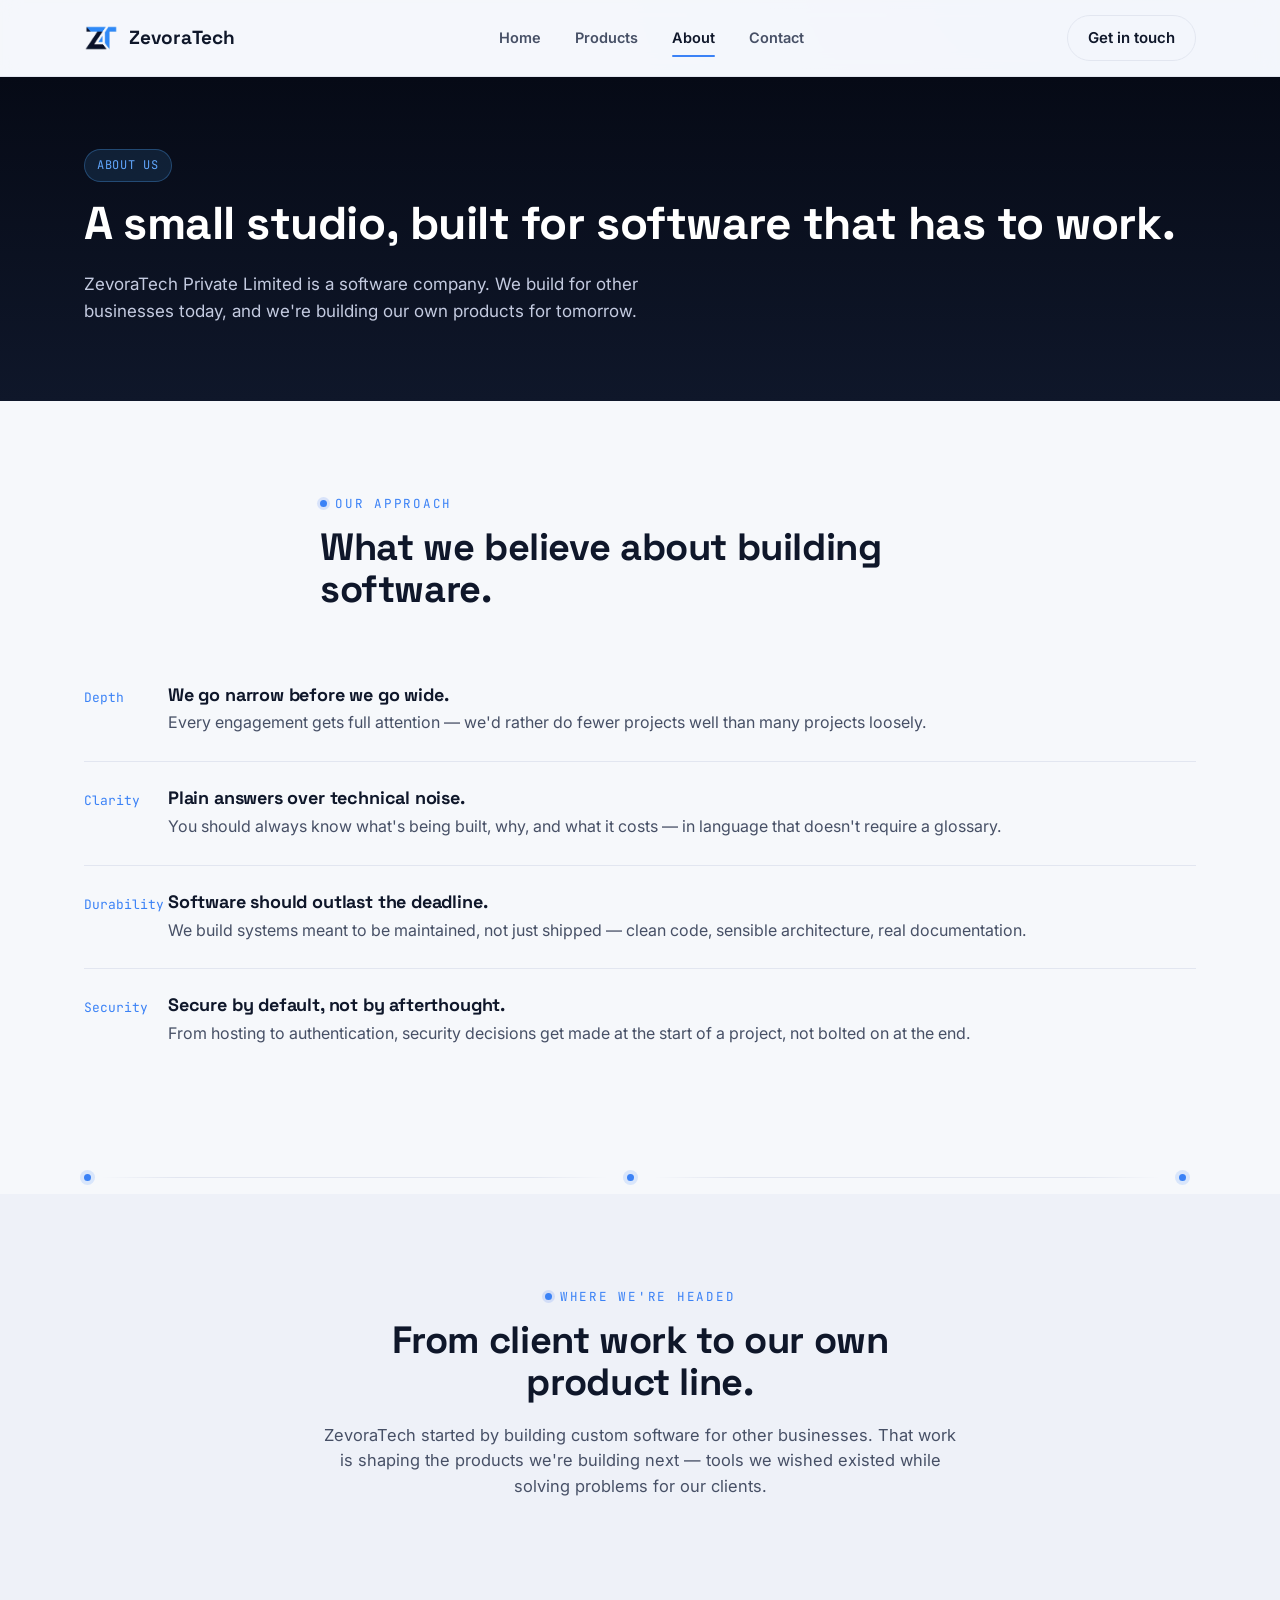
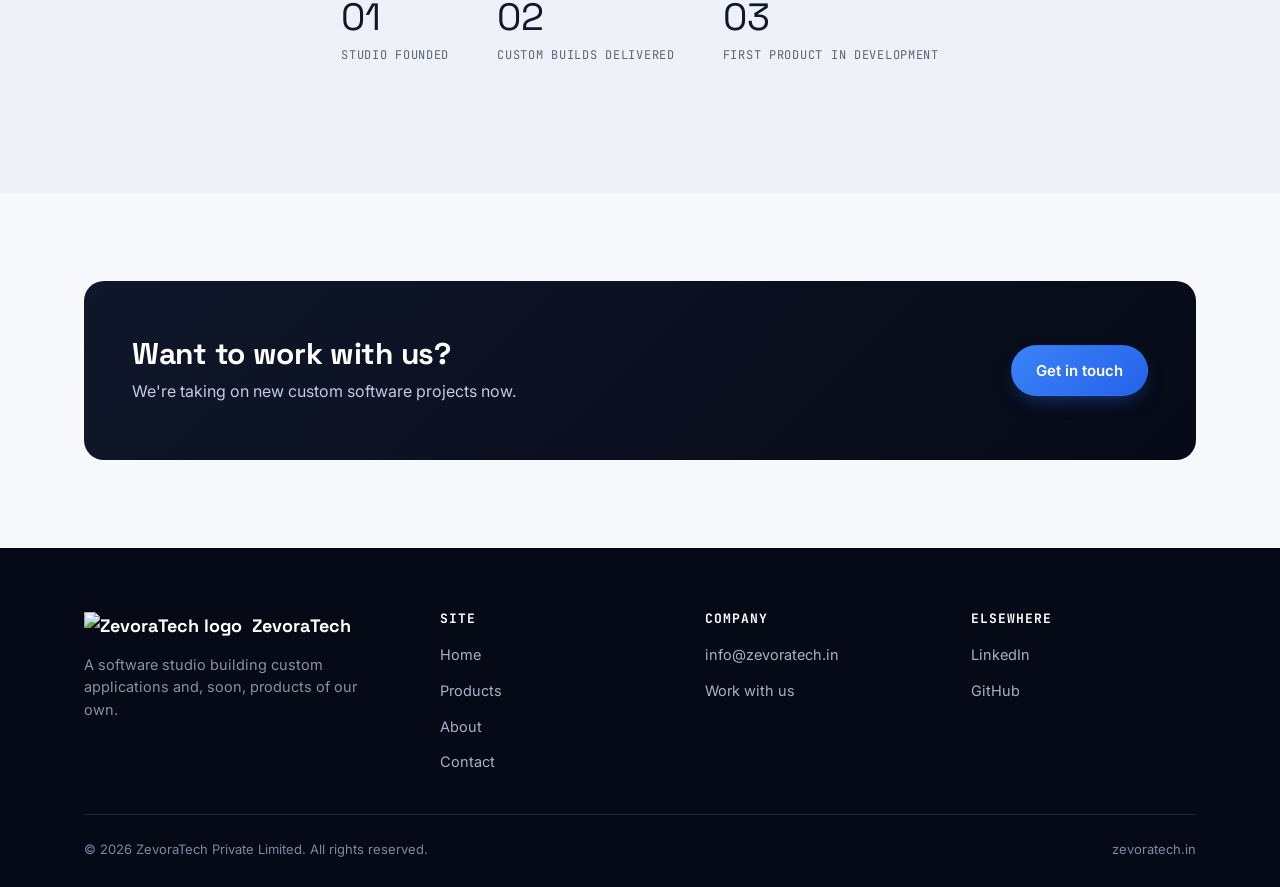
==== about.html @ 32f7490f "Add files via upload" ====
<!doctype html>
<html lang="en">
<head>
<meta charset="UTF-8">
<meta name="viewport" content="width=device-width, initial-scale=1.0">
<title>About — ZevoraTech</title>
<meta name="description" content="ZevoraTech Private Limited — a software studio building custom applications and cloud systems.">
<link rel="icon" href="assets/logo-icon-square.png">
<link rel="preconnect" href="https://fonts.googleapis.com">
<link href="https://fonts.googleapis.com/css2?family=Space+Grotesk:wght@500;600;700&family=Inter:wght@400;500;600;700&family=JetBrains+Mono:wght@500&display=swap" rel="stylesheet">
<link rel="stylesheet" href="styles.css">
</head>
<body>

<nav class="nav">
  <div class="container">
    <a href="index.html" class="brand"><img src="assets/logo-mark-t.png" alt="ZevoraTech logo">ZevoraTech</a>
    <div class="nav-links" id="navLinks">
      <a href="index.html">Home</a>
      <a href="products.html">Products</a>
      <a href="about.html" class="active">About</a>
      <a href="contact.html">Contact</a>
    </div>
    <div class="nav-cta">
      <a href="contact.html" class="btn btn-ghost" style="padding:10px 20px;">Get in touch</a>
      <button class="nav-toggle" id="navToggle" aria-label="Toggle menu" aria-expanded="false">
        <span></span><span></span><span></span>
      </button>
    </div>
  </div>
</nav>

<header class="page-hero">
  <div class="container">
    <span class="pill">About us</span>
    <h1 style="margin-top:16px;">A small studio, built for software that has to work.</h1>
    <p>ZevoraTech Private Limited is a software company. We build for other businesses today, and we're building our own products for tomorrow.</p>
  </div>
</header>

<section>
  <div class="container">
    <div class="section-head">
      <span class="eyebrow">Our approach</span>
      <h2>What we believe about building software.</h2>
    </div>
    <div>
      <div class="value-row">
        <span class="tag">Depth</span>
        <div><h3>We go narrow before we go wide.</h3><p>Every engagement gets full attention — we'd rather do fewer projects well than many projects loosely.</p></div>
      </div>
      <div class="value-row">
        <span class="tag">Clarity</span>
        <div><h3>Plain answers over technical noise.</h3><p>You should always know what's being built, why, and what it costs — in language that doesn't require a glossary.</p></div>
      </div>
      <div class="value-row">
        <span class="tag">Durability</span>
        <div><h3>Software should outlast the deadline.</h3><p>We build systems meant to be maintained, not just shipped — clean code, sensible architecture, real documentation.</p></div>
      </div>
      <div class="value-row">
        <span class="tag">Security</span>
        <div><h3>Secure by default, not by afterthought.</h3><p>From hosting to authentication, security decisions get made at the start of a project, not bolted on at the end.</p></div>
      </div>
    </div>
  </div>
</section>

<div class="circuit-divider"><div class="node"></div><div class="trace"></div><div class="node"></div><div class="trace"></div><div class="node"></div></div>

<section style="background:var(--paper-dim);">
  <div class="container">
    <div class="section-head center">
      <span class="eyebrow">Where we're headed</span>
      <h2>From client work to our own product line.</h2>
      <p>ZevoraTech started by building custom software for other businesses. That work is shaping the products we're building next — tools we wished existed while solving problems for our clients.</p>
    </div>
    <div class="stat-row" style="justify-content:center;">
      <div class="stat"><div class="num">01</div><div class="label">Studio founded</div></div>
      <div class="stat"><div class="num">02</div><div class="label">Custom builds delivered</div></div>
      <div class="stat"><div class="num">03</div><div class="label">First product in development</div></div>
    </div>
  </div>
</section>

<section>
  <div class="container">
    <div class="cta-band">
      <div>
        <h2>Want to work with us?</h2>
        <p>We're taking on new custom software projects now.</p>
      </div>
      <a href="contact.html" class="btn btn-primary">Get in touch</a>
    </div>
  </div>
</section>

<footer>
  <div class="container">
    <div class="footer-grid">
      <div>
        <div class="footer-brand"><img src="assets/logo-mark-dark.png" alt="ZevoraTech logo">ZevoraTech</div>
        <p style="color:#8891a4;font-size:14.5px;max-width:280px;">A software studio building custom applications and, soon, products of our own.</p>
      </div>
      <div>
        <h4>Site</h4>
        <ul>
          <li><a href="index.html">Home</a></li>
          <li><a href="products.html">Products</a></li>
          <li><a href="about.html">About</a></li>
          <li><a href="contact.html">Contact</a></li>
        </ul>
      </div>
      <div>
        <h4>Company</h4>
        <ul>
          <li><a href="mailto:info@zevoratech.in">info@zevoratech.in</a></li>
          <li><a href="contact.html">Work with us</a></li>
        </ul>
      </div>
      <div>
        <h4>Elsewhere</h4>
        <ul>
          <li><a href="#">LinkedIn</a></li>
          <li><a href="#">GitHub</a></li>
        </ul>
      </div>
    </div>
    <div class="footer-bottom">
      <span>© <span id="year"></span> ZevoraTech Private Limited. All rights reserved.</span>
      <span>zevoratech.in</span>
    </div>
  </div>
</footer>

<script src="script.js"></script>
</body>
</html>
---- styles.css ----
/* ============================================================
   ZevoraTech — Design tokens
   ============================================================ */
:root{
  --navy-950:#060a16;
  --navy-900:#0f172a;
  --navy-800:#16213e;
  --blue-600:#2563eb;
  --blue-500:#3b82f6;
  --blue-400:#60a5fa;
  --cyan-300:#93c5fd;
  --ink:#0f172a;
  --slate-600:#475066;
  --slate-500:#5b6578;
  --slate-400:#8891a4;
  --paper:#f6f8fb;
  --paper-dim:#eef1f8;
  --line:#e2e6f0;
  --line-dark:rgba(255,255,255,0.12);
  --radius:16px;
  --max:1160px;
  --font-display:'Space Grotesk', sans-serif;
  --font-body:'Inter', sans-serif;
  --font-mono:'JetBrains Mono', monospace;
}

*,*::before,*::after{box-sizing:border-box;}
html{scroll-behavior:smooth;}
body{
  margin:0;
  font-family:var(--font-body);
  color:var(--ink);
  background:
    radial-gradient(900px 420px at 90% 0%, rgba(59,130,246,.06), transparent 60%),
    var(--paper);
  -webkit-font-smoothing:antialiased;
  line-height:1.55;
}
img{max-width:100%;display:block;}
a{color:inherit;text-decoration:none;}
h1,h2,h3,h4{font-family:var(--font-display);margin:0 0 .5em;line-height:1.1;letter-spacing:-0.01em;}
p{margin:0 0 1em;color:var(--slate-600);}
.container{max-width:var(--max);margin:0 auto;padding:0 24px;}
.eyebrow{
  font-family:var(--font-mono);
  font-size:12.5px;
  letter-spacing:.14em;
  text-transform:uppercase;
  color:var(--blue-500);
  display:inline-flex;
  align-items:center;
  gap:8px;
  margin-bottom:14px;
}
.eyebrow::before{
  content:"";
  width:7px;height:7px;border-radius:50%;
  background:var(--blue-500);
  box-shadow:0 0 0 3px rgba(47,111,237,.15);
}
:focus-visible{outline:2px solid var(--blue-500);outline-offset:3px;}
@media (prefers-reduced-motion: reduce){
  *{animation-duration:.01ms !important;animation-iteration-count:1 !important;transition-duration:.01ms !important;scroll-behavior:auto !important;}
}

/* ============================================================
   Buttons
   ============================================================ */
.btn{
  display:inline-flex;align-items:center;justify-content:center;gap:8px;
  font-family:var(--font-body);font-weight:600;font-size:15px;
  padding:13px 24px;border-radius:999px;border:1px solid transparent;
  cursor:pointer;transition:transform .18s ease, box-shadow .18s ease, background .18s ease, color .18s ease;
  white-space:nowrap;
}
.btn-primary{background:linear-gradient(135deg, var(--blue-500), var(--blue-600));color:#fff;box-shadow:0 8px 20px -8px rgba(37,99,235,.6);}
.btn-primary:hover{transform:translateY(-2px);box-shadow:0 14px 28px -8px rgba(37,99,235,.7);}
.btn-ghost{background:transparent;border-color:var(--line);color:var(--ink);}
.btn-ghost:hover{border-color:var(--blue-500);color:var(--blue-500);}
.btn-ghost-dark{background:transparent;border-color:var(--line-dark);color:#fff;}
.btn-ghost-dark:hover{border-color:var(--cyan-300);color:var(--cyan-300);}

/* ============================================================
   Nav
   ============================================================ */
.nav{
  position:sticky;top:0;z-index:50;
  background:rgba(245,247,252,.82);
  backdrop-filter:blur(10px);
  border-bottom:1px solid var(--line);
}
.nav .container{
  display:flex;align-items:center;justify-content:space-between;
  height:76px;
}
.brand{display:flex;align-items:center;gap:11px;font-family:var(--font-display);font-weight:700;font-size:19px;}
.brand img{height:34px;width:34px;object-fit:contain;}
.nav-links{display:flex;align-items:center;gap:34px;}
.nav-links a{
  font-size:14.5px;font-weight:600;color:var(--slate-600);
  position:relative;padding:4px 0;
}
.nav-links a:hover{color:var(--ink);}
.nav-links a.active{color:var(--navy-900);}
.nav-links a.active::after{
  content:"";position:absolute;left:0;right:0;bottom:-4px;height:2px;background:var(--blue-500);border-radius:2px;
}
.nav-cta{display:flex;align-items:center;gap:14px;}
.nav-toggle{display:none;background:none;border:0;cursor:pointer;padding:6px;}
.nav-toggle span{display:block;width:22px;height:2px;background:var(--ink);margin:5px 0;border-radius:2px;}

@media (max-width:860px){
  .nav-links{
    position:absolute;top:76px;left:0;right:0;
    background:var(--paper);border-bottom:1px solid var(--line);
    flex-direction:column;align-items:flex-start;gap:0;
    padding:8px 24px 18px;
    display:none;
  }
  .nav-links.open{display:flex;}
  .nav-links a{width:100%;padding:12px 0;border-bottom:1px solid var(--line);}
  .nav-toggle{display:block;}
  .nav-cta .btn-ghost{display:none;}
}

/* ============================================================
   Circuit divider — signature element
   Echoes the node-and-trace motif from the ZevoraTech mark.
   ============================================================ */
.circuit-divider{
  --node-color: var(--blue-500);
  display:flex;align-items:center;gap:0;
  max-width:var(--max);margin:0 auto;padding:0 24px;
  height:34px;
}
.circuit-divider .trace{flex:1;height:1px;background:linear-gradient(90deg, transparent, var(--line) 15%, var(--line) 85%, transparent);position:relative;}
.circuit-divider .node{
  width:7px;height:7px;border-radius:50%;
  background:var(--node-color);
  box-shadow:0 0 0 4px color-mix(in srgb, var(--node-color) 15%, transparent);
  flex-shrink:0;
}
.circuit-divider .node + .trace, .circuit-divider .trace + .node{margin:0 10px;}
.circuit-divider.dark{--node-color: var(--cyan-300);}
.circuit-divider.dark .trace{background:linear-gradient(90deg, transparent, var(--line-dark) 15%, var(--line-dark) 85%, transparent);}

/* ============================================================
   Hero
   ============================================================ */
.hero{
  position:relative;
  background:radial-gradient(1100px 520px at 82% -10%, rgba(47,111,237,.35), transparent 60%),
             linear-gradient(180deg, var(--navy-950), var(--navy-900) 70%, var(--navy-900));
  color:#fff;
  overflow:hidden;
  padding:96px 0 88px;
}
.hero::before{
  /* circuit trace field, echoing the logo */
  content:"";
  position:absolute;inset:0;
  background-image:
    radial-gradient(circle at 12% 30%, rgba(143,227,255,.35) 0 3px, transparent 4px),
    radial-gradient(circle at 20% 30%, rgba(143,227,255,.35) 0 3px, transparent 4px),
    radial-gradient(circle at 88% 68%, rgba(79,168,255,.35) 0 3px, transparent 4px),
    radial-gradient(circle at 94% 20%, rgba(79,168,255,.3) 0 3px, transparent 4px);
  opacity:.6;
  pointer-events:none;
}
.hero-grid{
  position:relative;z-index:1;
  display:grid;grid-template-columns:1.15fr .85fr;gap:56px;align-items:center;
}
.hero h1{font-size:clamp(34px,4.6vw,58px);margin-bottom:.35em;}
.hero h1 em{font-style:normal;color:var(--cyan-300);}
.hero p.lead{color:#c4cbe0;font-size:18px;max-width:520px;}
.hero-actions{display:flex;gap:14px;margin-top:32px;flex-wrap:wrap;}
.hero-mark{
  position:relative;
  display:flex;align-items:center;justify-content:center;
  min-height:320px;
}
.hero-mark::before{
  content:"";
  position:absolute;
  width:340px;height:340px;
  background:radial-gradient(circle, rgba(59,130,246,.35), rgba(59,130,246,0) 70%);
  filter:blur(10px);
  z-index:0;
}
.hero-mark img{
  position:relative;z-index:1;
  width:min(320px,85%);
  filter:drop-shadow(0 25px 50px rgba(0,0,0,.5));
}
@media (max-width:860px){
  .hero-grid{grid-template-columns:1fr;}
  .hero-mark{order:-1;}
  .hero-mark img{width:200px;margin:0 auto 12px;}
}

/* ============================================================
   Sections
   ============================================================ */
section{padding:88px 0;}
.section-head{max-width:640px;margin:0 auto 48px;text-align:left;}
.section-head.center{margin-left:auto;margin-right:auto;text-align:center;}
.section-head h2{font-size:clamp(26px,3.2vw,38px);}
.section-head p{font-size:16.5px;}

.grid-3{display:grid;grid-template-columns:repeat(3,1fr);gap:26px;}
.grid-2{display:grid;grid-template-columns:repeat(2,1fr);gap:26px;}
@media (max-width:860px){
  .grid-3,.grid-2{grid-template-columns:1fr;}
}

.card{
  background:#fff;border:1px solid var(--line);border-radius:var(--radius);
  padding:30px 28px;transition:transform .2s ease, box-shadow .2s ease, border-color .2s ease;
}
.card:hover{transform:translateY(-4px);box-shadow:0 18px 34px -18px rgba(15,23,42,.25);border-color:#c9d6f5;}
.card .icon{
  width:42px;height:42px;border-radius:10px;
  background:linear-gradient(135deg, var(--blue-500), var(--navy-900));
  margin-bottom:18px;
  display:flex;align-items:center;justify-content:center;color:#fff;font-family:var(--font-mono);font-size:13px;font-weight:700;
}
.card h3{font-size:19px;}
.card p{font-size:15px;margin-bottom:0;}

/* CTA band */
.cta-band{
  background:linear-gradient(135deg, var(--navy-900), var(--navy-950));
  color:#fff;border-radius:20px;padding:56px 48px;
  display:flex;align-items:center;justify-content:space-between;gap:32px;flex-wrap:wrap;
}
.cta-band h2{font-size:clamp(22px,2.6vw,30px);margin-bottom:.3em;}
.cta-band p{color:#c4cbe0;margin-bottom:0;}

/* Footer */
footer{background:var(--navy-950);color:#c4cbe0;padding:64px 0 28px;}
.footer-grid{display:grid;grid-template-columns:1.4fr repeat(3,1fr);gap:40px;padding-bottom:40px;}
.footer-brand{display:flex;align-items:center;gap:10px;font-family:var(--font-display);font-weight:700;font-size:18px;color:#fff;margin-bottom:14px;}
.footer-brand img{height:28px;}
footer h4{color:#fff;font-size:13px;font-family:var(--font-mono);letter-spacing:.08em;text-transform:uppercase;margin-bottom:16px;}
footer ul{list-style:none;margin:0;padding:0;display:flex;flex-direction:column;gap:11px;}
footer a{font-size:14.5px;color:#a9b1c9;}
footer a:hover{color:var(--cyan-300);}
.footer-bottom{
  border-top:1px solid var(--line-dark);padding-top:24px;
  display:flex;justify-content:space-between;align-items:center;flex-wrap:wrap;gap:12px;
  font-size:13px;color:#7d87a3;
}
@media (max-width:860px){
  .footer-grid{grid-template-columns:1fr 1fr;}
}

/* ============================================================
   Page hero (secondary pages)
   ============================================================ */
.page-hero{
  background:linear-gradient(180deg, var(--navy-950), var(--navy-900));
  color:#fff;padding:72px 0 60px;
}
.page-hero h1{font-size:clamp(30px,4vw,46px);}
.page-hero p{color:#c4cbe0;max-width:600px;font-size:17px;}

/* Status pill */
.pill{
  display:inline-flex;align-items:center;gap:7px;
  font-family:var(--font-mono);font-size:12px;letter-spacing:.06em;text-transform:uppercase;
  background:rgba(79,168,255,.12);color:var(--blue-400);
  border:1px solid rgba(79,168,255,.3);
  padding:6px 12px;border-radius:999px;
}
.pill.on-light{background:rgba(47,111,237,.08);color:var(--blue-500);border-color:rgba(47,111,237,.25);}

/* Product / value cards with "coming soon" */
.product-card{
  background:#fff;border:1px solid var(--line);border-radius:var(--radius);
  padding:32px;position:relative;overflow:hidden;
}
.product-card .pill{position:absolute;top:24px;right:24px;}
.product-card h3{font-size:21px;margin-top:4px;}
.product-card p{font-size:15px;}

/* Notify form */
.notify-form{display:flex;gap:10px;max-width:420px;flex-wrap:wrap;}
.notify-form input[type=email]{
  flex:1;min-width:200px;padding:13px 16px;border-radius:999px;
  border:1px solid var(--line-dark);background:rgba(255,255,255,.06);color:#fff;font-size:15px;
}
.notify-form input[type=email]::placeholder{color:#8891a4;}
.notify-form input[type=email]:focus{outline:2px solid var(--cyan-300);outline-offset:2px;}
.form-note{font-size:13px;color:#8891a4;margin-top:10px;}

/* Contact page */
.contact-grid{display:grid;grid-template-columns:1fr 1fr;gap:56px;align-items:start;}
@media (max-width:860px){.contact-grid{grid-template-columns:1fr;}}
.info-row{display:flex;gap:16px;padding:20px 0;border-bottom:1px solid var(--line);}
.info-row:last-child{border-bottom:0;}
.info-row .icon{
  width:38px;height:38px;border-radius:9px;flex-shrink:0;
  background:var(--paper-dim);display:flex;align-items:center;justify-content:center;
  font-family:var(--font-mono);font-size:12px;color:var(--blue-500);font-weight:700;
}
.info-row h4{margin:0 0 4px;font-size:15px;}
.info-row p{margin:0;font-size:14.5px;}

.form-field{margin-bottom:20px;}
.form-field label{display:block;font-size:13.5px;font-weight:600;margin-bottom:7px;color:var(--slate-600);}
.form-field input,.form-field textarea,.form-field select{
  width:100%;padding:13px 15px;border-radius:10px;border:1px solid var(--line);
  font-family:var(--font-body);font-size:15px;background:#fff;color:var(--ink);
}
.form-field input:focus,.form-field textarea:focus,.form-field select:focus{
  outline:2px solid var(--blue-500);outline-offset:1px;border-color:var(--blue-500);
}
.form-field textarea{resize:vertical;min-height:120px;}

/* About page */
.value-row{display:flex;gap:20px;padding:26px 0;border-bottom:1px solid var(--line);}
.value-row:last-child{border-bottom:0;}
.value-row .tag{
  font-family:var(--font-mono);font-size:13px;color:var(--blue-500);flex-shrink:0;width:64px;padding-top:3px;
}
.value-row h3{font-size:18px;margin-bottom:6px;}
.value-row p{margin:0;}

.stat-row{display:flex;gap:48px;flex-wrap:wrap;padding:40px 0;}
.stat{}
.stat .num{font-family:var(--font-display);font-size:38px;color:var(--navy-900);}
.stat .label{font-family:var(--font-mono);font-size:12px;color:var(--slate-500);text-transform:uppercase;letter-spacing:.06em;}
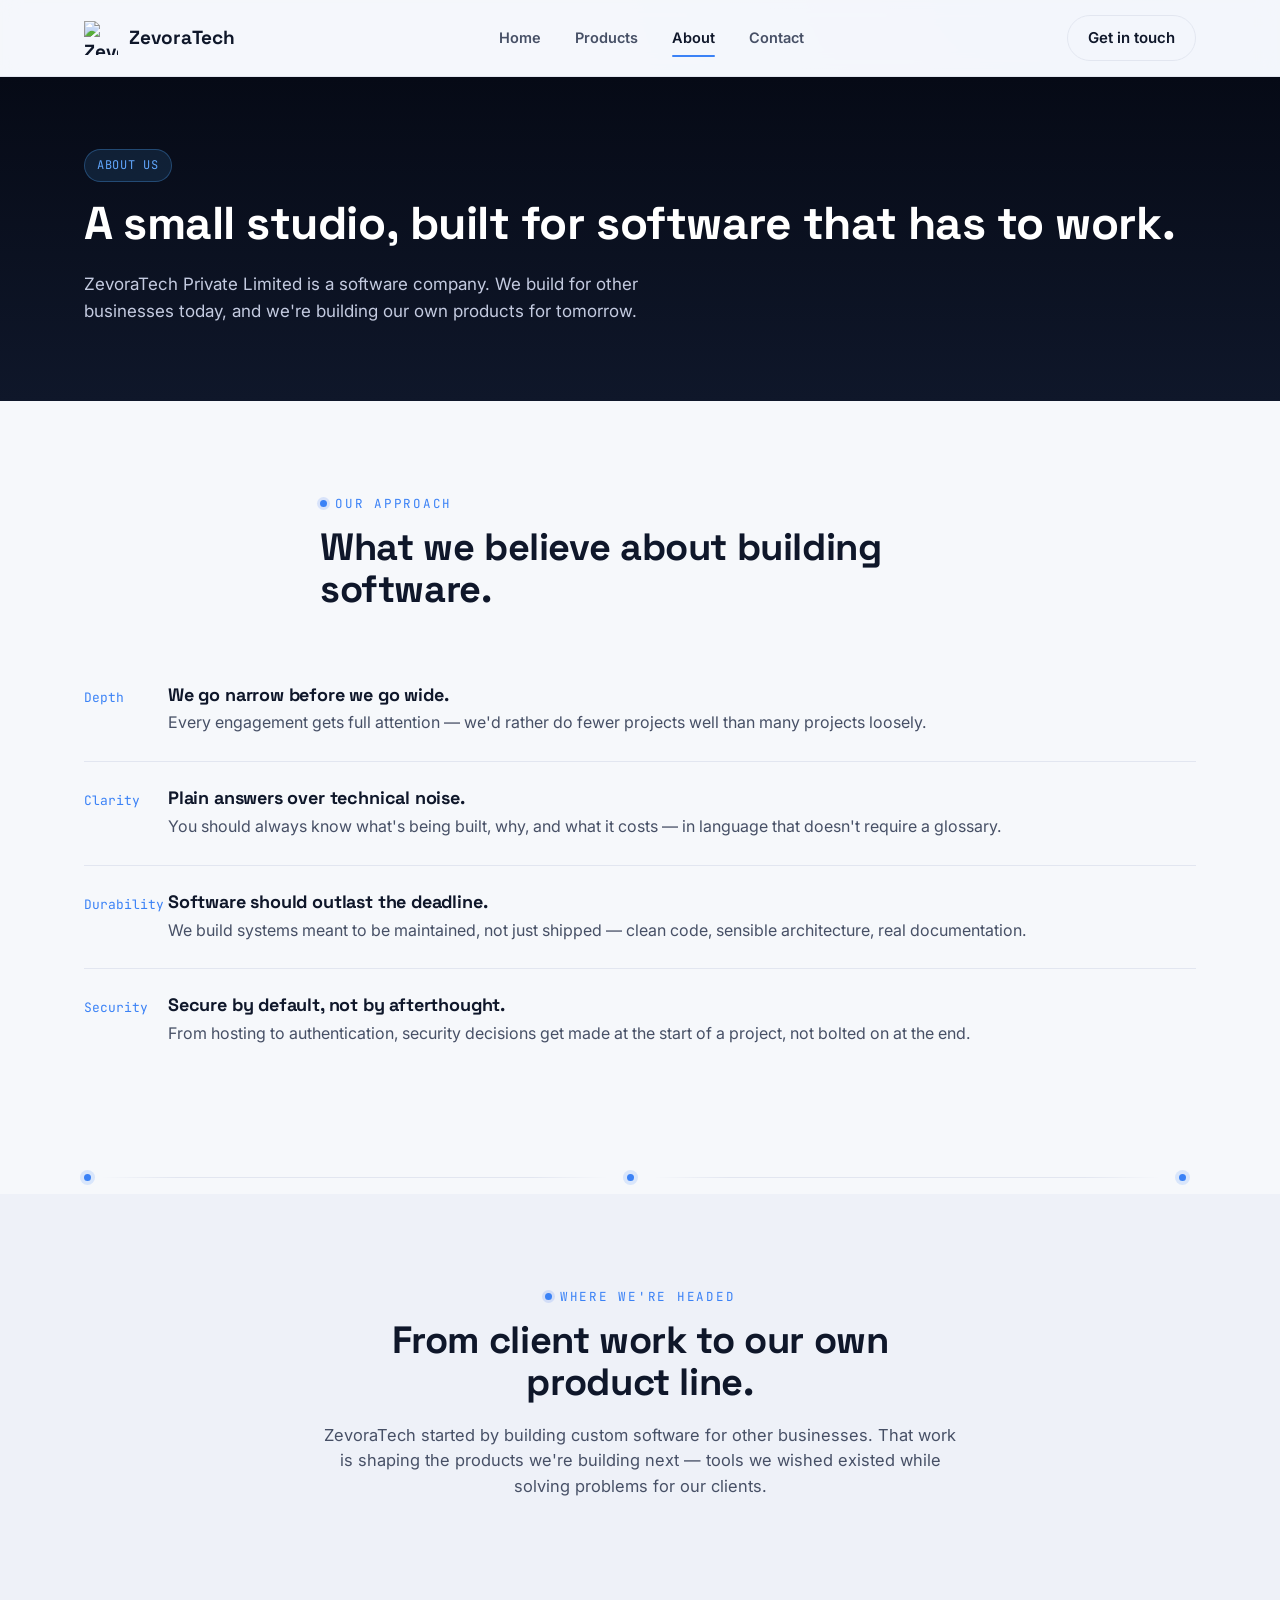
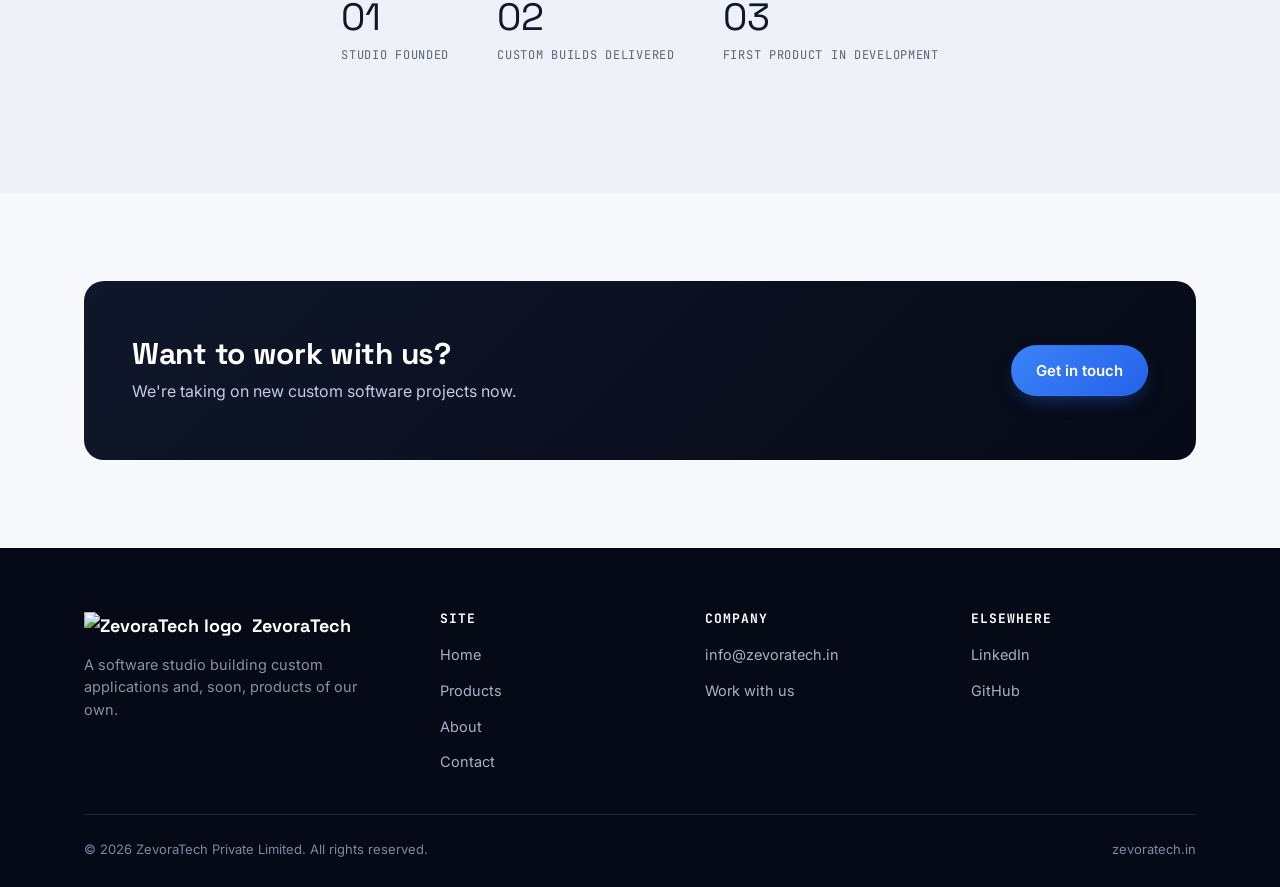
==== commit d3a5470e: "Add files via upload" ====
--- a/about.html
+++ b/about.html
@@ -5,7 +5,7 @@
 <meta name="viewport" content="width=device-width, initial-scale=1.0">
 <title>About — ZevoraTech</title>
 <meta name="description" content="ZevoraTech Private Limited — a software studio building custom applications and cloud systems.">
-<link rel="icon" href="assets/logo-icon-square.png">
+<link rel="icon" href="assets/logo2-icon-square.png">
 <link rel="preconnect" href="https://fonts.googleapis.com">
 <link href="https://fonts.googleapis.com/css2?family=Space+Grotesk:wght@500;600;700&family=Inter:wght@400;500;600;700&family=JetBrains+Mono:wght@500&display=swap" rel="stylesheet">
 <link rel="stylesheet" href="styles.css">
@@ -14,7 +14,7 @@
 
 <nav class="nav">
   <div class="container">
-    <a href="index.html" class="brand"><img src="assets/logo-mark-t.png" alt="ZevoraTech logo">ZevoraTech</a>
+    <a href="index.html" class="brand"><img src="assets/logo2-mark-t.png" alt="ZevoraTech logo">ZevoraTech</a>
     <div class="nav-links" id="navLinks">
       <a href="index.html">Home</a>
       <a href="products.html">Products</a>
@@ -98,7 +98,7 @@
   <div class="container">
     <div class="footer-grid">
       <div>
-        <div class="footer-brand"><img src="assets/logo-mark-dark.png" alt="ZevoraTech logo">ZevoraTech</div>
+        <div class="footer-brand"><img src="assets/logo2-mark-dark.png" alt="ZevoraTech logo">ZevoraTech</div>
         <p style="color:#8891a4;font-size:14.5px;max-width:280px;">A software studio building custom applications and, soon, products of our own.</p>
       </div>
       <div>
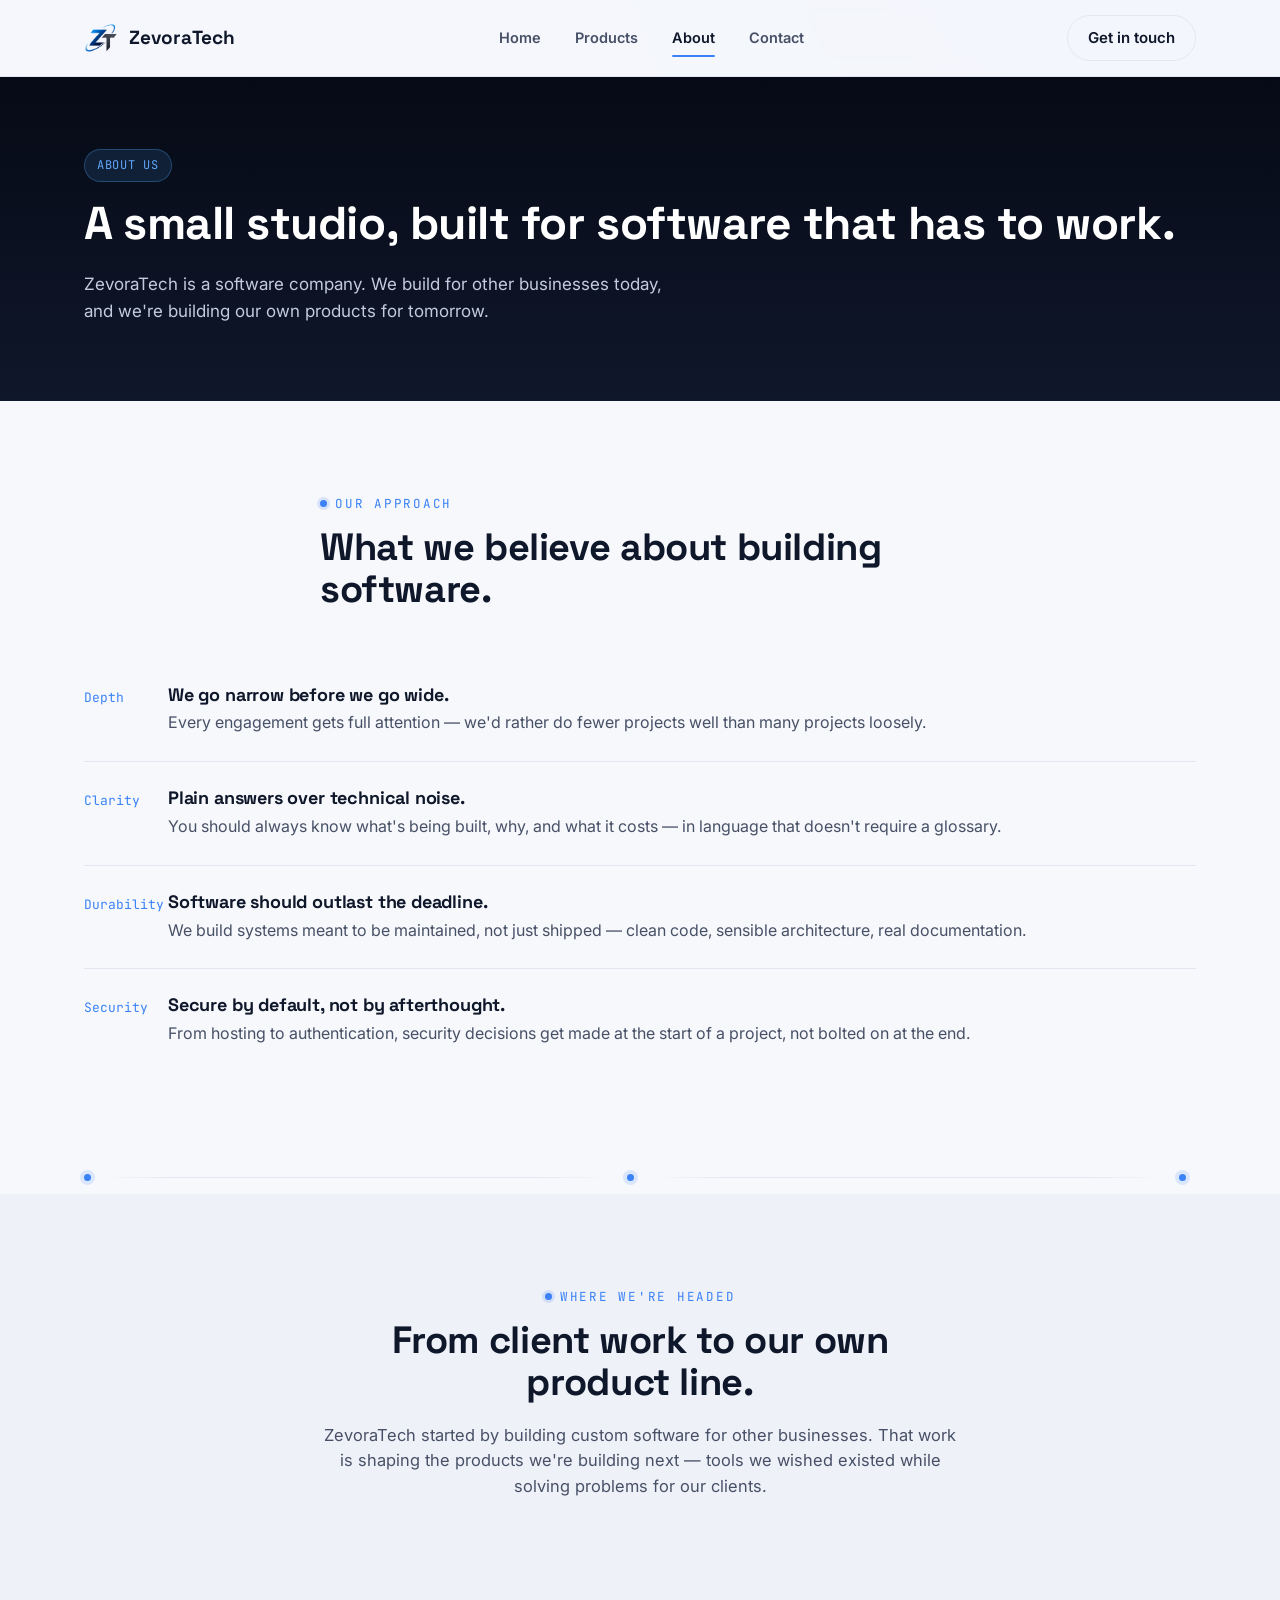
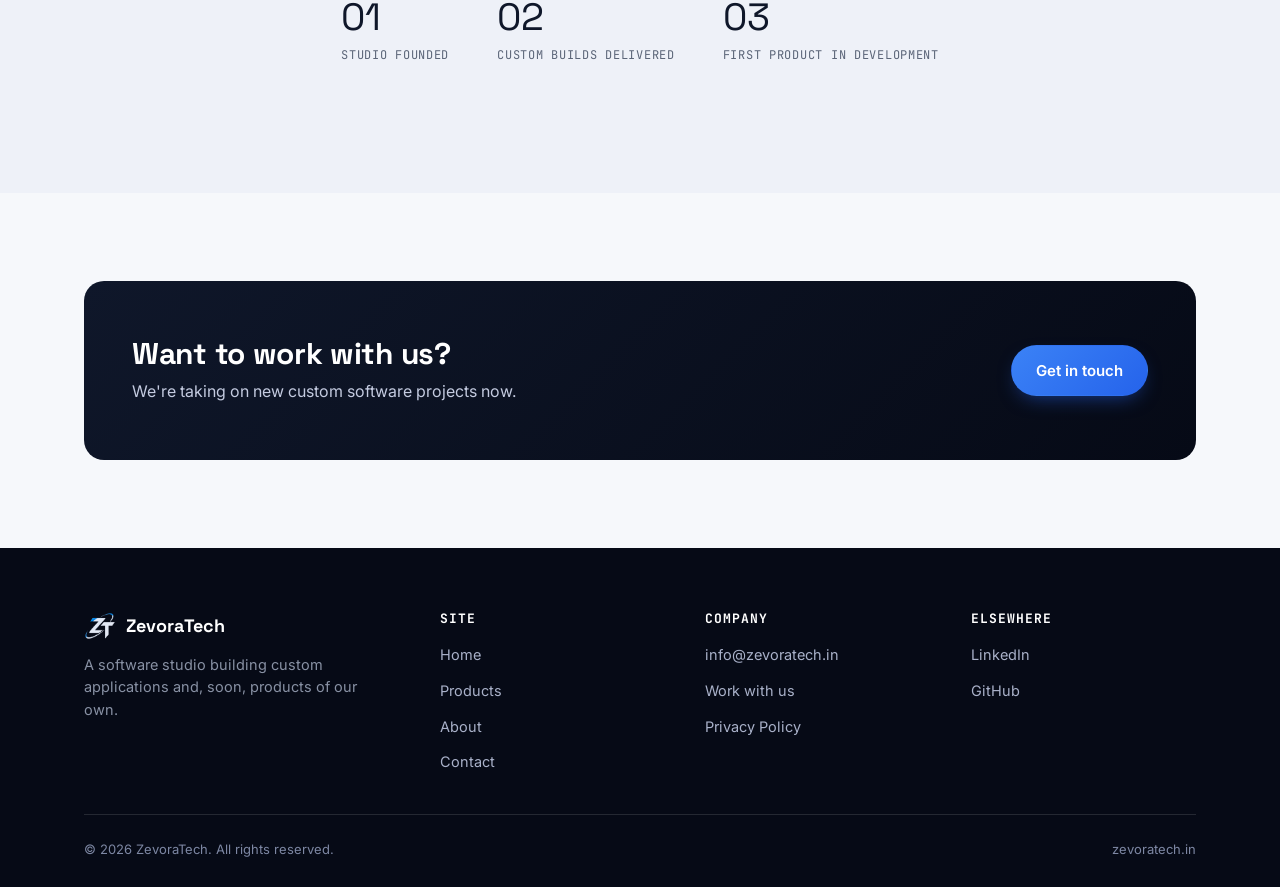
==== commit 27f6082f: "Add files via upload" ====
--- a/about.html
+++ b/about.html
@@ -4,7 +4,7 @@
 <meta charset="UTF-8">
 <meta name="viewport" content="width=device-width, initial-scale=1.0">
 <title>About — ZevoraTech</title>
-<meta name="description" content="ZevoraTech Private Limited — a software studio building custom applications and cloud systems.">
+<meta name="description" content="ZevoraTech — a software studio building custom applications and cloud systems.">
 <link rel="icon" href="assets/logo2-icon-square.png">
 <link rel="preconnect" href="https://fonts.googleapis.com">
 <link href="https://fonts.googleapis.com/css2?family=Space+Grotesk:wght@500;600;700&family=Inter:wght@400;500;600;700&family=JetBrains+Mono:wght@500&display=swap" rel="stylesheet">
@@ -34,7 +34,7 @@
   <div class="container">
     <span class="pill">About us</span>
     <h1 style="margin-top:16px;">A small studio, built for software that has to work.</h1>
-    <p>ZevoraTech Private Limited is a software company. We build for other businesses today, and we're building our own products for tomorrow.</p>
+    <p>ZevoraTech is a software company. We build for other businesses today, and we're building our own products for tomorrow.</p>
   </div>
 </header>
 
@@ -115,6 +115,7 @@
         <ul>
           <li><a href="mailto:info@zevoratech.in">info@zevoratech.in</a></li>
           <li><a href="contact.html">Work with us</a></li>
+          <li><a href="privacy-policy.html">Privacy Policy</a></li>
         </ul>
       </div>
       <div>
@@ -126,7 +127,7 @@
       </div>
     </div>
     <div class="footer-bottom">
-      <span>© <span id="year"></span> ZevoraTech Private Limited. All rights reserved.</span>
+      <span>© <span id="year"></span> ZevoraTech. All rights reserved.</span>
       <span>zevoratech.in</span>
     </div>
   </div>
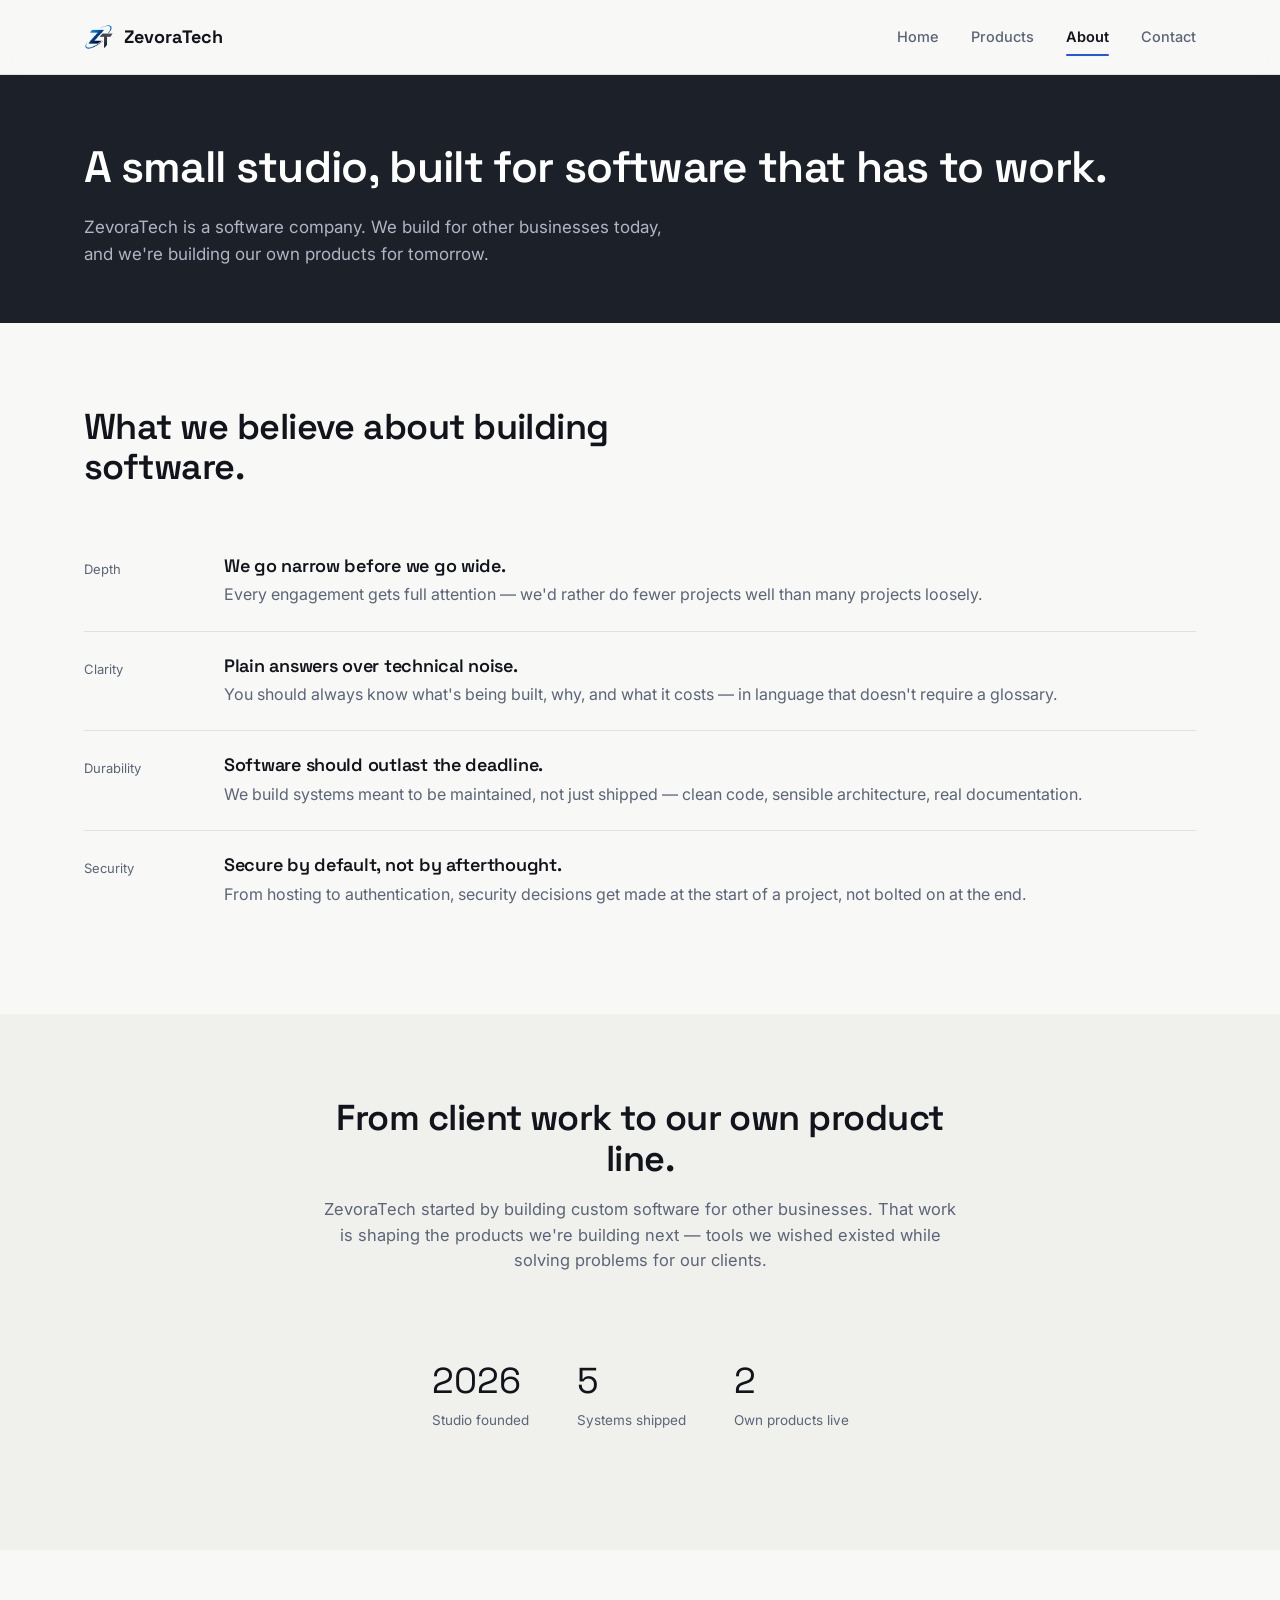
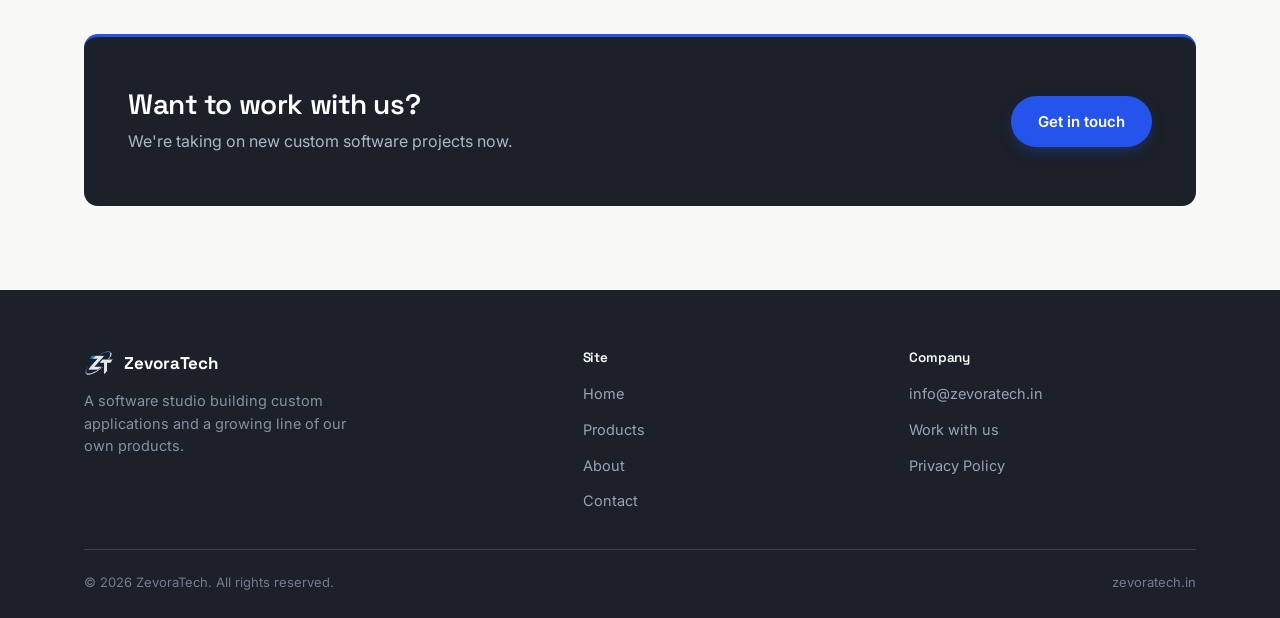
==== commit 1600501a: "Add files via upload" ====
--- a/about.html
+++ b/about.html
@@ -7,7 +7,7 @@
 <meta name="description" content="ZevoraTech — a software studio building custom applications and cloud systems.">
 <link rel="icon" href="assets/logo2-icon-square.png">
 <link rel="preconnect" href="https://fonts.googleapis.com">
-<link href="https://fonts.googleapis.com/css2?family=Space+Grotesk:wght@500;600;700&family=Inter:wght@400;500;600;700&family=JetBrains+Mono:wght@500&display=swap" rel="stylesheet">
+<link href="https://fonts.googleapis.com/css2?family=Space+Grotesk:wght@500;600;700&family=Inter:wght@400;500;600;700&display=swap" rel="stylesheet">
 <link rel="stylesheet" href="styles.css">
 </head>
 <body>
@@ -21,19 +21,15 @@
       <a href="about.html" class="active">About</a>
       <a href="contact.html">Contact</a>
     </div>
-    <div class="nav-cta">
-      <a href="contact.html" class="btn btn-ghost" style="padding:10px 20px;">Get in touch</a>
-      <button class="nav-toggle" id="navToggle" aria-label="Toggle menu" aria-expanded="false">
-        <span></span><span></span><span></span>
-      </button>
-    </div>
+    <button class="nav-toggle" id="navToggle" aria-label="Toggle menu" aria-expanded="false">
+      <span></span><span></span><span></span>
+    </button>
   </div>
 </nav>
 
 <header class="page-hero">
   <div class="container">
-    <span class="pill">About us</span>
-    <h1 style="margin-top:16px;">A small studio, built for software that has to work.</h1>
+    <h1>A small studio, built for software that has to work.</h1>
     <p>ZevoraTech is a software company. We build for other businesses today, and we're building our own products for tomorrow.</p>
   </div>
 </header>
@@ -41,7 +37,6 @@
 <section>
   <div class="container">
     <div class="section-head">
-      <span class="eyebrow">Our approach</span>
       <h2>What we believe about building software.</h2>
     </div>
     <div>
@@ -65,19 +60,16 @@
   </div>
 </section>
 
-<div class="circuit-divider"><div class="node"></div><div class="trace"></div><div class="node"></div><div class="trace"></div><div class="node"></div></div>
-
 <section style="background:var(--paper-dim);">
   <div class="container">
     <div class="section-head center">
-      <span class="eyebrow">Where we're headed</span>
       <h2>From client work to our own product line.</h2>
       <p>ZevoraTech started by building custom software for other businesses. That work is shaping the products we're building next — tools we wished existed while solving problems for our clients.</p>
     </div>
     <div class="stat-row" style="justify-content:center;">
-      <div class="stat"><div class="num">01</div><div class="label">Studio founded</div></div>
-      <div class="stat"><div class="num">02</div><div class="label">Custom builds delivered</div></div>
-      <div class="stat"><div class="num">03</div><div class="label">First product in development</div></div>
+      <div class="stat"><div class="num">2026</div><div class="label">Studio founded</div></div>
+      <div class="stat"><div class="num">5</div><div class="label">Systems shipped</div></div>
+      <div class="stat"><div class="num">2</div><div class="label">Own products live</div></div>
     </div>
   </div>
 </section>
@@ -99,7 +91,7 @@
     <div class="footer-grid">
       <div>
         <div class="footer-brand"><img src="assets/logo2-mark-dark.png" alt="ZevoraTech logo">ZevoraTech</div>
-        <p style="color:#8891a4;font-size:14.5px;max-width:280px;">A software studio building custom applications and, soon, products of our own.</p>
+        <p style="color:#8790a0;font-size:14.5px;max-width:280px;">A software studio building custom applications and a growing line of our own products.</p>
       </div>
       <div>
         <h4>Site</h4>
@@ -118,13 +110,6 @@
           <li><a href="privacy-policy.html">Privacy Policy</a></li>
         </ul>
       </div>
-      <div>
-        <h4>Elsewhere</h4>
-        <ul>
-          <li><a href="#">LinkedIn</a></li>
-          <li><a href="#">GitHub</a></li>
-        </ul>
-      </div>
     </div>
     <div class="footer-bottom">
       <span>© <span id="year"></span> ZevoraTech. All rights reserved.</span>
--- a/styles.css
+++ b/styles.css
@@ -1,27 +1,28 @@
 /* ============================================================
    ZevoraTech — Design tokens
+   A small studio building for manufacturing, healthcare and
+   trading clients — the palette and structure lean toward
+   precision and specification rather than generic SaaS polish.
    ============================================================ */
 :root{
-  --navy-950:#060a16;
-  --navy-900:#0f172a;
-  --navy-800:#16213e;
-  --blue-600:#2563eb;
-  --blue-500:#3b82f6;
-  --blue-400:#60a5fa;
-  --cyan-300:#93c5fd;
-  --ink:#0f172a;
-  --slate-600:#475066;
-  --slate-500:#5b6578;
-  --slate-400:#8891a4;
-  --paper:#f6f8fb;
-  --paper-dim:#eef1f8;
-  --line:#e2e6f0;
-  --line-dark:rgba(255,255,255,0.12);
-  --radius:16px;
+  --ink:#12141c;
+  --graphite:#1c2029;
+  --graphite-2:#242a36;
+  --blue:#2454eb;
+  --blue-deep:#1b3fc4;
+  --blue-light:#8fabff;
+  --steel:#5b6577;
+  --steel-light:#8790a0;
+  --paper:#f8f8f6;
+  --paper-dim:#f0f0ed;
+  --line:#e2e2dd;
+  --line-dark:rgba(255,255,255,0.14);
+  --ok:#1f9d63;
+  --radius-sm:10px;
+  --radius:14px;
   --max:1160px;
   --font-display:'Space Grotesk', sans-serif;
   --font-body:'Inter', sans-serif;
-  --font-mono:'JetBrains Mono', monospace;
 }
 
 *,*::before,*::after{box-sizing:border-box;}
@@ -30,88 +31,76 @@
   margin:0;
   font-family:var(--font-body);
   color:var(--ink);
-  background:
-    radial-gradient(900px 420px at 90% 0%, rgba(59,130,246,.06), transparent 60%),
-    var(--paper);
+  background:var(--paper);
   -webkit-font-smoothing:antialiased;
   line-height:1.55;
 }
 img{max-width:100%;display:block;}
 a{color:inherit;text-decoration:none;}
-h1,h2,h3,h4{font-family:var(--font-display);margin:0 0 .5em;line-height:1.1;letter-spacing:-0.01em;}
-p{margin:0 0 1em;color:var(--slate-600);}
+h1,h2,h3,h4{font-family:var(--font-display);margin:0 0 .5em;line-height:1.12;letter-spacing:-0.015em;font-weight:600;}
+p{margin:0 0 1em;color:var(--steel);}
 .container{max-width:var(--max);margin:0 auto;padding:0 24px;}
-.eyebrow{
-  font-family:var(--font-mono);
-  font-size:12.5px;
-  letter-spacing:.14em;
-  text-transform:uppercase;
-  color:var(--blue-500);
-  display:inline-flex;
-  align-items:center;
-  gap:8px;
-  margin-bottom:14px;
-}
-.eyebrow::before{
-  content:"";
-  width:7px;height:7px;border-radius:50%;
-  background:var(--blue-500);
-  box-shadow:0 0 0 3px rgba(47,111,237,.15);
-}
-:focus-visible{outline:2px solid var(--blue-500);outline-offset:3px;}
+:focus-visible{outline:2px solid var(--blue);outline-offset:3px;}
 @media (prefers-reduced-motion: reduce){
   *{animation-duration:.01ms !important;animation-iteration-count:1 !important;transition-duration:.01ms !important;scroll-behavior:auto !important;}
 }
 
-/* ============================================================
-   Buttons
+/* Small structural kicker — sentence case, no tracking, no mono.
+   Used sparingly where it genuinely orients the reader. */
+.kicker{
+  font-size:14px;color:var(--steel);margin:0 0 10px;font-weight:500;
+}
+
+/* ============================================================
+   Buttons — pill shape is deliberate: it echoes the ring/swoosh
+   in the ZT mark, not a default rounded-button choice.
    ============================================================ */
 .btn{
   display:inline-flex;align-items:center;justify-content:center;gap:8px;
   font-family:var(--font-body);font-weight:600;font-size:15px;
-  padding:13px 24px;border-radius:999px;border:1px solid transparent;
-  cursor:pointer;transition:transform .18s ease, box-shadow .18s ease, background .18s ease, color .18s ease;
+  padding:13px 26px;border-radius:999px;border:1px solid transparent;
+  cursor:pointer;transition:transform .16s ease, box-shadow .16s ease, background .16s ease, color .16s ease, border-color .16s ease;
   white-space:nowrap;
 }
-.btn-primary{background:linear-gradient(135deg, var(--blue-500), var(--blue-600));color:#fff;box-shadow:0 8px 20px -8px rgba(37,99,235,.6);}
-.btn-primary:hover{transform:translateY(-2px);box-shadow:0 14px 28px -8px rgba(37,99,235,.7);}
+.btn-primary{background:var(--blue);color:#fff;box-shadow:0 6px 16px -6px rgba(36,84,235,.55);}
+.btn-primary:hover{background:var(--blue-deep);transform:translateY(-1px);box-shadow:0 10px 22px -6px rgba(36,84,235,.6);}
 .btn-ghost{background:transparent;border-color:var(--line);color:var(--ink);}
-.btn-ghost:hover{border-color:var(--blue-500);color:var(--blue-500);}
+.btn-ghost:hover{border-color:var(--blue);color:var(--blue);}
 .btn-ghost-dark{background:transparent;border-color:var(--line-dark);color:#fff;}
-.btn-ghost-dark:hover{border-color:var(--cyan-300);color:var(--cyan-300);}
+.btn-ghost-dark:hover{border-color:var(--blue-light);color:var(--blue-light);}
+.btn-small{padding:9px 18px;font-size:13.5px;}
 
 /* ============================================================
    Nav
    ============================================================ */
 .nav{
   position:sticky;top:0;z-index:50;
-  background:rgba(245,247,252,.82);
+  background:rgba(248,248,246,.88);
   backdrop-filter:blur(10px);
   border-bottom:1px solid var(--line);
 }
 .nav .container{
   display:flex;align-items:center;justify-content:space-between;
-  height:76px;
-}
-.brand{display:flex;align-items:center;gap:11px;font-family:var(--font-display);font-weight:700;font-size:19px;}
-.brand img{height:34px;width:34px;object-fit:contain;}
-.nav-links{display:flex;align-items:center;gap:34px;}
+  height:74px;
+}
+.brand{display:flex;align-items:center;gap:10px;font-family:var(--font-display);font-weight:700;font-size:18px;}
+.brand img{height:30px;width:30px;object-fit:contain;}
+.nav-links{display:flex;align-items:center;gap:32px;}
 .nav-links a{
-  font-size:14.5px;font-weight:600;color:var(--slate-600);
+  font-size:14.5px;font-weight:500;color:var(--steel);
   position:relative;padding:4px 0;
 }
 .nav-links a:hover{color:var(--ink);}
-.nav-links a.active{color:var(--navy-900);}
+.nav-links a.active{color:var(--ink);font-weight:600;}
 .nav-links a.active::after{
-  content:"";position:absolute;left:0;right:0;bottom:-4px;height:2px;background:var(--blue-500);border-radius:2px;
-}
-.nav-cta{display:flex;align-items:center;gap:14px;}
+  content:"";position:absolute;left:0;right:0;bottom:-4px;height:2px;background:var(--blue);border-radius:2px;
+}
 .nav-toggle{display:none;background:none;border:0;cursor:pointer;padding:6px;}
 .nav-toggle span{display:block;width:22px;height:2px;background:var(--ink);margin:5px 0;border-radius:2px;}
 
 @media (max-width:860px){
   .nav-links{
-    position:absolute;top:76px;left:0;right:0;
+    position:absolute;top:74px;left:0;right:0;
     background:var(--paper);border-bottom:1px solid var(--line);
     flex-direction:column;align-items:flex-start;gap:0;
     padding:8px 24px 18px;
@@ -120,136 +109,102 @@
   .nav-links.open{display:flex;}
   .nav-links a{width:100%;padding:12px 0;border-bottom:1px solid var(--line);}
   .nav-toggle{display:block;}
-  .nav-cta .btn-ghost{display:none;}
-}
-
-/* ============================================================
-   Circuit divider — signature element
-   Echoes the node-and-trace motif from the ZevoraTech mark.
-   ============================================================ */
-.circuit-divider{
-  --node-color: var(--blue-500);
-  display:flex;align-items:center;gap:0;
-  max-width:var(--max);margin:0 auto;padding:0 24px;
-  height:34px;
-}
-.circuit-divider .trace{flex:1;height:1px;background:linear-gradient(90deg, transparent, var(--line) 15%, var(--line) 85%, transparent);position:relative;}
-.circuit-divider .node{
-  width:7px;height:7px;border-radius:50%;
-  background:var(--node-color);
-  box-shadow:0 0 0 4px color-mix(in srgb, var(--node-color) 15%, transparent);
-  flex-shrink:0;
-}
-.circuit-divider .node + .trace, .circuit-divider .trace + .node{margin:0 10px;}
-.circuit-divider.dark{--node-color: var(--cyan-300);}
-.circuit-divider.dark .trace{background:linear-gradient(90deg, transparent, var(--line-dark) 15%, var(--line-dark) 85%, transparent);}
-
-/* ============================================================
-   Hero
+}
+
+/* ============================================================
+   Hero — a spec panel replaces the old glow/blob treatment,
+   pairing the mark with real facts instead of decoration.
    ============================================================ */
 .hero{
-  position:relative;
-  background:radial-gradient(1100px 520px at 82% -10%, rgba(47,111,237,.35), transparent 60%),
-             linear-gradient(180deg, var(--navy-950), var(--navy-900) 70%, var(--navy-900));
+  background:var(--graphite);
   color:#fff;
+  padding:88px 0 84px;
+}
+.hero-grid{
+  display:grid;grid-template-columns:1.15fr .85fr;gap:56px;align-items:center;
+}
+.hero h1{font-size:clamp(34px,4.4vw,54px);margin-bottom:.4em;font-weight:600;}
+.hero p.lead{color:#aeb6c6;font-size:18px;max-width:500px;}
+.hero-actions{display:flex;gap:14px;margin-top:32px;flex-wrap:wrap;}
+
+.spec-panel{
+  border:1px solid var(--line-dark);
+  border-radius:var(--radius);
+  background:
+    linear-gradient(var(--graphite-2), var(--graphite-2)) padding-box,
+    repeating-linear-gradient(0deg, transparent, transparent 27px, rgba(143,171,255,.07) 27px, rgba(143,171,255,.07) 28px),
+    repeating-linear-gradient(90deg, transparent, transparent 27px, rgba(143,171,255,.07) 27px, rgba(143,171,255,.07) 28px);
   overflow:hidden;
-  padding:96px 0 88px;
-}
-.hero::before{
-  /* circuit trace field, echoing the logo */
-  content:"";
-  position:absolute;inset:0;
-  background-image:
-    radial-gradient(circle at 12% 30%, rgba(143,227,255,.35) 0 3px, transparent 4px),
-    radial-gradient(circle at 20% 30%, rgba(143,227,255,.35) 0 3px, transparent 4px),
-    radial-gradient(circle at 88% 68%, rgba(79,168,255,.35) 0 3px, transparent 4px),
-    radial-gradient(circle at 94% 20%, rgba(79,168,255,.3) 0 3px, transparent 4px);
-  opacity:.6;
-  pointer-events:none;
-}
-.hero-grid{
-  position:relative;z-index:1;
-  display:grid;grid-template-columns:1.15fr .85fr;gap:56px;align-items:center;
-}
-.hero h1{font-size:clamp(34px,4.6vw,58px);margin-bottom:.35em;}
-.hero h1 em{font-style:normal;color:var(--cyan-300);}
-.hero p.lead{color:#c4cbe0;font-size:18px;max-width:520px;}
-.hero-actions{display:flex;gap:14px;margin-top:32px;flex-wrap:wrap;}
-.hero-mark{
-  position:relative;
+}
+.spec-panel-mark{
+  padding:36px 32px 24px;
   display:flex;align-items:center;justify-content:center;
-  min-height:320px;
-}
-.hero-mark::before{
-  content:"";
-  position:absolute;
-  width:340px;height:340px;
-  background:radial-gradient(circle, rgba(59,130,246,.35), rgba(59,130,246,0) 70%);
-  filter:blur(10px);
-  z-index:0;
-}
-.hero-mark img{
-  position:relative;z-index:1;
-  width:min(320px,85%);
-  filter:drop-shadow(0 25px 50px rgba(0,0,0,.5));
-}
+  border-bottom:1px solid var(--line-dark);
+}
+.spec-panel-mark img{width:120px;}
+.spec-panel dl{margin:0;padding:20px 28px;}
+.spec-panel .spec-row{
+  display:flex;justify-content:space-between;gap:16px;
+  padding:11px 0;border-bottom:1px solid var(--line-dark);
+  font-size:14px;
+}
+.spec-panel .spec-row:last-child{border-bottom:0;}
+.spec-panel dt{color:#8790a0;}
+.spec-panel dd{margin:0;color:#fff;font-weight:600;text-align:right;}
+
 @media (max-width:860px){
   .hero-grid{grid-template-columns:1fr;}
-  .hero-mark{order:-1;}
-  .hero-mark img{width:200px;margin:0 auto 12px;}
 }
 
 /* ============================================================
    Sections
    ============================================================ */
-section{padding:88px 0;}
-.section-head{max-width:640px;margin:0 auto 48px;text-align:left;}
+section{padding:84px 0;}
+.section-head{max-width:640px;margin:0 0 44px;}
 .section-head.center{margin-left:auto;margin-right:auto;text-align:center;}
-.section-head h2{font-size:clamp(26px,3.2vw,38px);}
+.section-head h2{font-size:clamp(26px,3vw,36px);}
 .section-head p{font-size:16.5px;}
 
-.grid-3{display:grid;grid-template-columns:repeat(3,1fr);gap:26px;}
-.grid-2{display:grid;grid-template-columns:repeat(2,1fr);gap:26px;}
+.grid-3{display:grid;grid-template-columns:repeat(3,1fr);gap:24px;}
+.grid-2{display:grid;grid-template-columns:repeat(2,1fr);gap:24px;}
 @media (max-width:860px){
   .grid-3,.grid-2{grid-template-columns:1fr;}
 }
 
-.card{
-  background:#fff;border:1px solid var(--line);border-radius:var(--radius);
-  padding:30px 28px;transition:transform .2s ease, box-shadow .2s ease, border-color .2s ease;
-}
-.card:hover{transform:translateY(-4px);box-shadow:0 18px 34px -18px rgba(15,23,42,.25);border-color:#c9d6f5;}
-.card .icon{
-  width:42px;height:42px;border-radius:10px;
-  background:linear-gradient(135deg, var(--blue-500), var(--navy-900));
-  margin-bottom:18px;
-  display:flex;align-items:center;justify-content:center;color:#fff;font-family:var(--font-mono);font-size:13px;font-weight:700;
-}
-.card h3{font-size:19px;}
-.card p{font-size:15px;margin-bottom:0;}
+/* Capability list — a row list, not a card grid, since it isn't
+   a catalog of discrete items the way products/client work is. */
+.capability-list{border-top:1px solid var(--line);}
+.capability-row{
+  display:grid;grid-template-columns:52px 1fr;gap:22px;
+  padding:26px 0;border-bottom:1px solid var(--line);
+}
+.capability-row svg{width:26px;height:26px;stroke:var(--blue);fill:none;stroke-width:1.6;}
+.capability-row h3{font-size:18px;margin-bottom:4px;}
+.capability-row p{margin:0;font-size:15px;max-width:60ch;}
 
 /* CTA band */
 .cta-band{
-  background:linear-gradient(135deg, var(--navy-900), var(--navy-950));
-  color:#fff;border-radius:20px;padding:56px 48px;
+  background:var(--graphite);
+  color:#fff;border-radius:var(--radius);padding:52px 44px;
+  border-top:3px solid var(--blue);
   display:flex;align-items:center;justify-content:space-between;gap:32px;flex-wrap:wrap;
 }
-.cta-band h2{font-size:clamp(22px,2.6vw,30px);margin-bottom:.3em;}
-.cta-band p{color:#c4cbe0;margin-bottom:0;}
+.cta-band h2{font-size:clamp(22px,2.4vw,28px);margin-bottom:.3em;}
+.cta-band p{color:#aeb6c6;margin-bottom:0;}
 
 /* Footer */
-footer{background:var(--navy-950);color:#c4cbe0;padding:64px 0 28px;}
-.footer-grid{display:grid;grid-template-columns:1.4fr repeat(3,1fr);gap:40px;padding-bottom:40px;}
-.footer-brand{display:flex;align-items:center;gap:10px;font-family:var(--font-display);font-weight:700;font-size:18px;color:#fff;margin-bottom:14px;}
-.footer-brand img{height:28px;}
-footer h4{color:#fff;font-size:13px;font-family:var(--font-mono);letter-spacing:.08em;text-transform:uppercase;margin-bottom:16px;}
+footer{background:var(--graphite);color:#aeb6c6;padding:60px 0 26px;}
+.footer-grid{display:grid;grid-template-columns:1.6fr repeat(2,1fr);gap:40px;padding-bottom:36px;}
+.footer-brand{display:flex;align-items:center;gap:10px;font-family:var(--font-display);font-weight:700;font-size:17px;color:#fff;margin-bottom:14px;}
+.footer-brand img{height:26px;}
+footer h4{color:#fff;font-size:13.5px;font-weight:600;margin-bottom:16px;}
 footer ul{list-style:none;margin:0;padding:0;display:flex;flex-direction:column;gap:11px;}
-footer a{font-size:14.5px;color:#a9b1c9;}
-footer a:hover{color:var(--cyan-300);}
+footer a{font-size:14.5px;color:#9aa3b5;}
+footer a:hover{color:var(--blue-light);}
 .footer-bottom{
-  border-top:1px solid var(--line-dark);padding-top:24px;
+  border-top:1px solid var(--line-dark);padding-top:22px;
   display:flex;justify-content:space-between;align-items:center;flex-wrap:wrap;gap:12px;
-  font-size:13px;color:#7d87a3;
+  font-size:13px;color:#727c8f;
 }
 @media (max-width:860px){
   .footer-grid{grid-template-columns:1fr 1fr;}
@@ -259,30 +214,41 @@
    Page hero (secondary pages)
    ============================================================ */
 .page-hero{
-  background:linear-gradient(180deg, var(--navy-950), var(--navy-900));
-  color:#fff;padding:72px 0 60px;
-}
-.page-hero h1{font-size:clamp(30px,4vw,46px);}
-.page-hero p{color:#c4cbe0;max-width:600px;font-size:17px;}
-
-/* Status pill */
-.pill{
+  background:var(--graphite);
+  color:#fff;padding:68px 0 56px;
+}
+.page-hero h1{font-size:clamp(30px,3.8vw,44px);}
+.page-hero p{color:#aeb6c6;max-width:600px;font-size:17px;margin-bottom:0;}
+
+/* Status tag — a colored dot plus sentence-case text, not an
+   uppercase pill; the color itself carries meaning. */
+.status{
   display:inline-flex;align-items:center;gap:7px;
-  font-family:var(--font-mono);font-size:12px;letter-spacing:.06em;text-transform:uppercase;
-  background:rgba(79,168,255,.12);color:var(--blue-400);
-  border:1px solid rgba(79,168,255,.3);
-  padding:6px 12px;border-radius:999px;
-}
-.pill.on-light{background:rgba(47,111,237,.08);color:var(--blue-500);border-color:rgba(47,111,237,.25);}
-
-/* Product / value cards with "coming soon" */
+  font-size:13px;font-weight:600;color:var(--steel);
+}
+.status::before{content:"";width:7px;height:7px;border-radius:50%;background:var(--steel-light);flex-shrink:0;}
+.status.is-live::before{background:var(--ok);}
+.status.is-progress::before{background:var(--blue);}
+.status.on-dark{color:#c7cdda;}
+
+.tag{
+  font-size:13px;color:var(--steel);
+}
+
+/* Product / client-work cards */
 .product-card{
-  background:#fff;border:1px solid var(--line);border-radius:var(--radius);
-  padding:32px;position:relative;overflow:hidden;
-}
-.product-card .pill{position:absolute;top:24px;right:24px;}
-.product-card h3{font-size:21px;margin-top:4px;}
-.product-card p{font-size:15px;}
+  background:#fff;border:1px solid var(--line);border-radius:var(--radius-sm);
+  padding:28px;border-top:3px solid var(--line);
+  display:flex;flex-direction:column;gap:14px;
+}
+.product-card.accent-client{border-top-color:var(--blue);}
+.product-card.accent-own{border-top-color:var(--steel);}
+.product-card .card-top{
+  display:flex;align-items:center;justify-content:space-between;gap:12px;flex-wrap:wrap;
+}
+.product-card h3{font-size:20px;margin:0;}
+.product-card p{font-size:15px;margin:0;}
+.product-card .card-links{display:flex;gap:10px;flex-wrap:wrap;margin-top:4px;}
 
 /* Notify form */
 .notify-form{display:flex;gap:10px;max-width:420px;flex-wrap:wrap;}
@@ -290,9 +256,9 @@
   flex:1;min-width:200px;padding:13px 16px;border-radius:999px;
   border:1px solid var(--line-dark);background:rgba(255,255,255,.06);color:#fff;font-size:15px;
 }
-.notify-form input[type=email]::placeholder{color:#8891a4;}
-.notify-form input[type=email]:focus{outline:2px solid var(--cyan-300);outline-offset:2px;}
-.form-note{font-size:13px;color:#8891a4;margin-top:10px;}
+.notify-form input[type=email]::placeholder{color:#8790a0;}
+.notify-form input[type=email]:focus{outline:2px solid var(--blue-light);outline-offset:2px;}
+.form-note{font-size:13px;color:#8790a0;margin-top:10px;}
 
 /* Contact page */
 .contact-grid{display:grid;grid-template-columns:1fr 1fr;gap:56px;align-items:start;}
@@ -300,34 +266,40 @@
 .info-row{display:flex;gap:16px;padding:20px 0;border-bottom:1px solid var(--line);}
 .info-row:last-child{border-bottom:0;}
 .info-row .icon{
-  width:38px;height:38px;border-radius:9px;flex-shrink:0;
+  width:36px;height:36px;border-radius:8px;flex-shrink:0;
   background:var(--paper-dim);display:flex;align-items:center;justify-content:center;
-  font-family:var(--font-mono);font-size:12px;color:var(--blue-500);font-weight:700;
-}
+  color:var(--blue);
+}
+.info-row .icon svg{width:18px;height:18px;stroke:var(--blue);fill:none;stroke-width:1.7;}
 .info-row h4{margin:0 0 4px;font-size:15px;}
 .info-row p{margin:0;font-size:14.5px;}
 
 .form-field{margin-bottom:20px;}
-.form-field label{display:block;font-size:13.5px;font-weight:600;margin-bottom:7px;color:var(--slate-600);}
+.form-field label{display:block;font-size:13.5px;font-weight:600;margin-bottom:7px;color:var(--steel);}
 .form-field input,.form-field textarea,.form-field select{
-  width:100%;padding:13px 15px;border-radius:10px;border:1px solid var(--line);
+  width:100%;padding:13px 15px;border-radius:var(--radius-sm);border:1px solid var(--line);
   font-family:var(--font-body);font-size:15px;background:#fff;color:var(--ink);
 }
 .form-field input:focus,.form-field textarea:focus,.form-field select:focus{
-  outline:2px solid var(--blue-500);outline-offset:1px;border-color:var(--blue-500);
+  outline:2px solid var(--blue);outline-offset:1px;border-color:var(--blue);
 }
 .form-field textarea{resize:vertical;min-height:120px;}
+.form-status{font-size:14px;margin-top:14px;display:none;padding:12px 14px;border-radius:var(--radius-sm);}
+.form-status.show{display:block;}
+.form-status.ok{background:#e9f7ef;color:#146c43;}
+.form-status.err{background:#fdecea;color:#b3261e;}
+.form-fallback{font-size:13.5px;color:var(--steel);margin-top:16px;}
 
 /* About page */
-.value-row{display:flex;gap:20px;padding:26px 0;border-bottom:1px solid var(--line);}
+.value-row{display:grid;grid-template-columns:120px 1fr;gap:20px;padding:24px 0;border-bottom:1px solid var(--line);}
 .value-row:last-child{border-bottom:0;}
-.value-row .tag{
-  font-family:var(--font-mono);font-size:13px;color:var(--blue-500);flex-shrink:0;width:64px;padding-top:3px;
-}
+.value-row .tag{padding-top:3px;}
 .value-row h3{font-size:18px;margin-bottom:6px;}
 .value-row p{margin:0;}
-
-.stat-row{display:flex;gap:48px;flex-wrap:wrap;padding:40px 0;}
-.stat{}
-.stat .num{font-family:var(--font-display);font-size:38px;color:var(--navy-900);}
-.stat .label{font-family:var(--font-mono);font-size:12px;color:var(--slate-500);text-transform:uppercase;letter-spacing:.06em;}
+@media (max-width:640px){
+  .value-row{grid-template-columns:1fr;gap:6px;}
+}
+
+.stat-row{display:flex;gap:48px;flex-wrap:wrap;padding:36px 0;}
+.stat .num{font-family:var(--font-display);font-size:36px;color:var(--ink);}
+.stat .label{font-size:13.5px;color:var(--steel);}
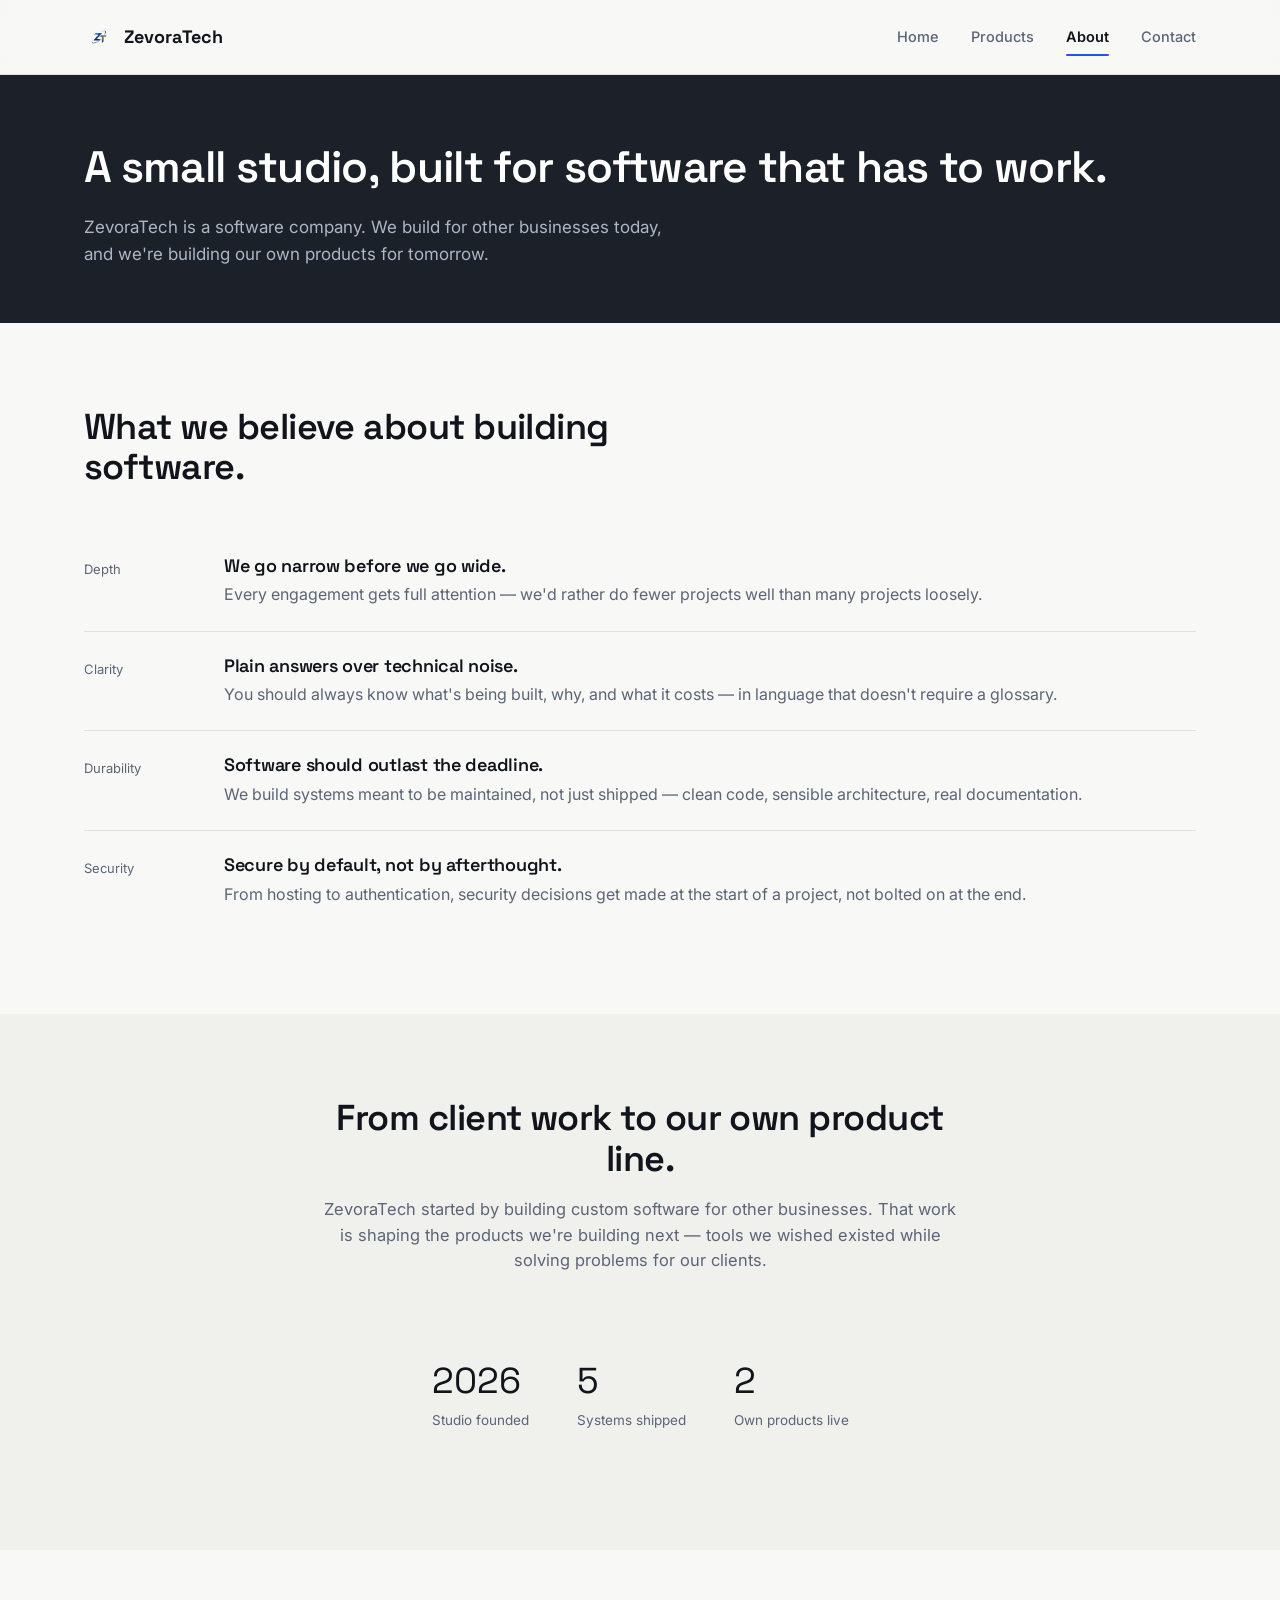
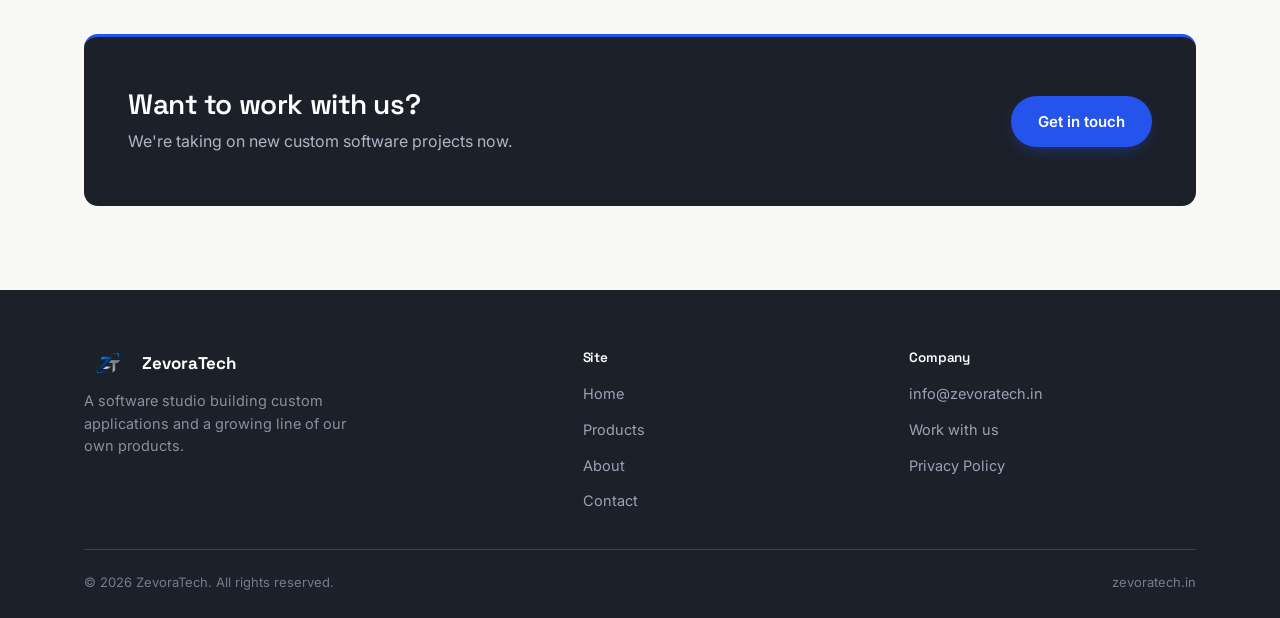
==== commit 0becabc3: "Add files via upload" ====
--- a/about.html
+++ b/about.html
@@ -5,6 +5,16 @@
 <meta name="viewport" content="width=device-width, initial-scale=1.0">
 <title>About — ZevoraTech</title>
 <meta name="description" content="ZevoraTech — a software studio building custom applications and cloud systems.">
+<link rel="canonical" href="https://www.zevoratech.in/about.html">
+<meta property="og:type" content="website">
+<meta property="og:title" content="About — ZevoraTech">
+<meta property="og:description" content="ZevoraTech — a software studio building custom applications and cloud systems.">
+<meta property="og:url" content="https://www.zevoratech.in/about.html">
+<meta property="og:image" content="https://www.zevoratech.in/assets/logo2-icon-square.png">
+<meta name="twitter:card" content="summary">
+<meta name="twitter:title" content="About — ZevoraTech">
+<meta name="twitter:description" content="ZevoraTech — a software studio building custom applications and cloud systems.">
+<meta name="twitter:image" content="https://www.zevoratech.in/assets/logo2-icon-square.png">
 <link rel="icon" href="assets/logo2-icon-square.png">
 <link rel="preconnect" href="https://fonts.googleapis.com">
 <link href="https://fonts.googleapis.com/css2?family=Space+Grotesk:wght@500;600;700&family=Inter:wght@400;500;600;700&display=swap" rel="stylesheet">
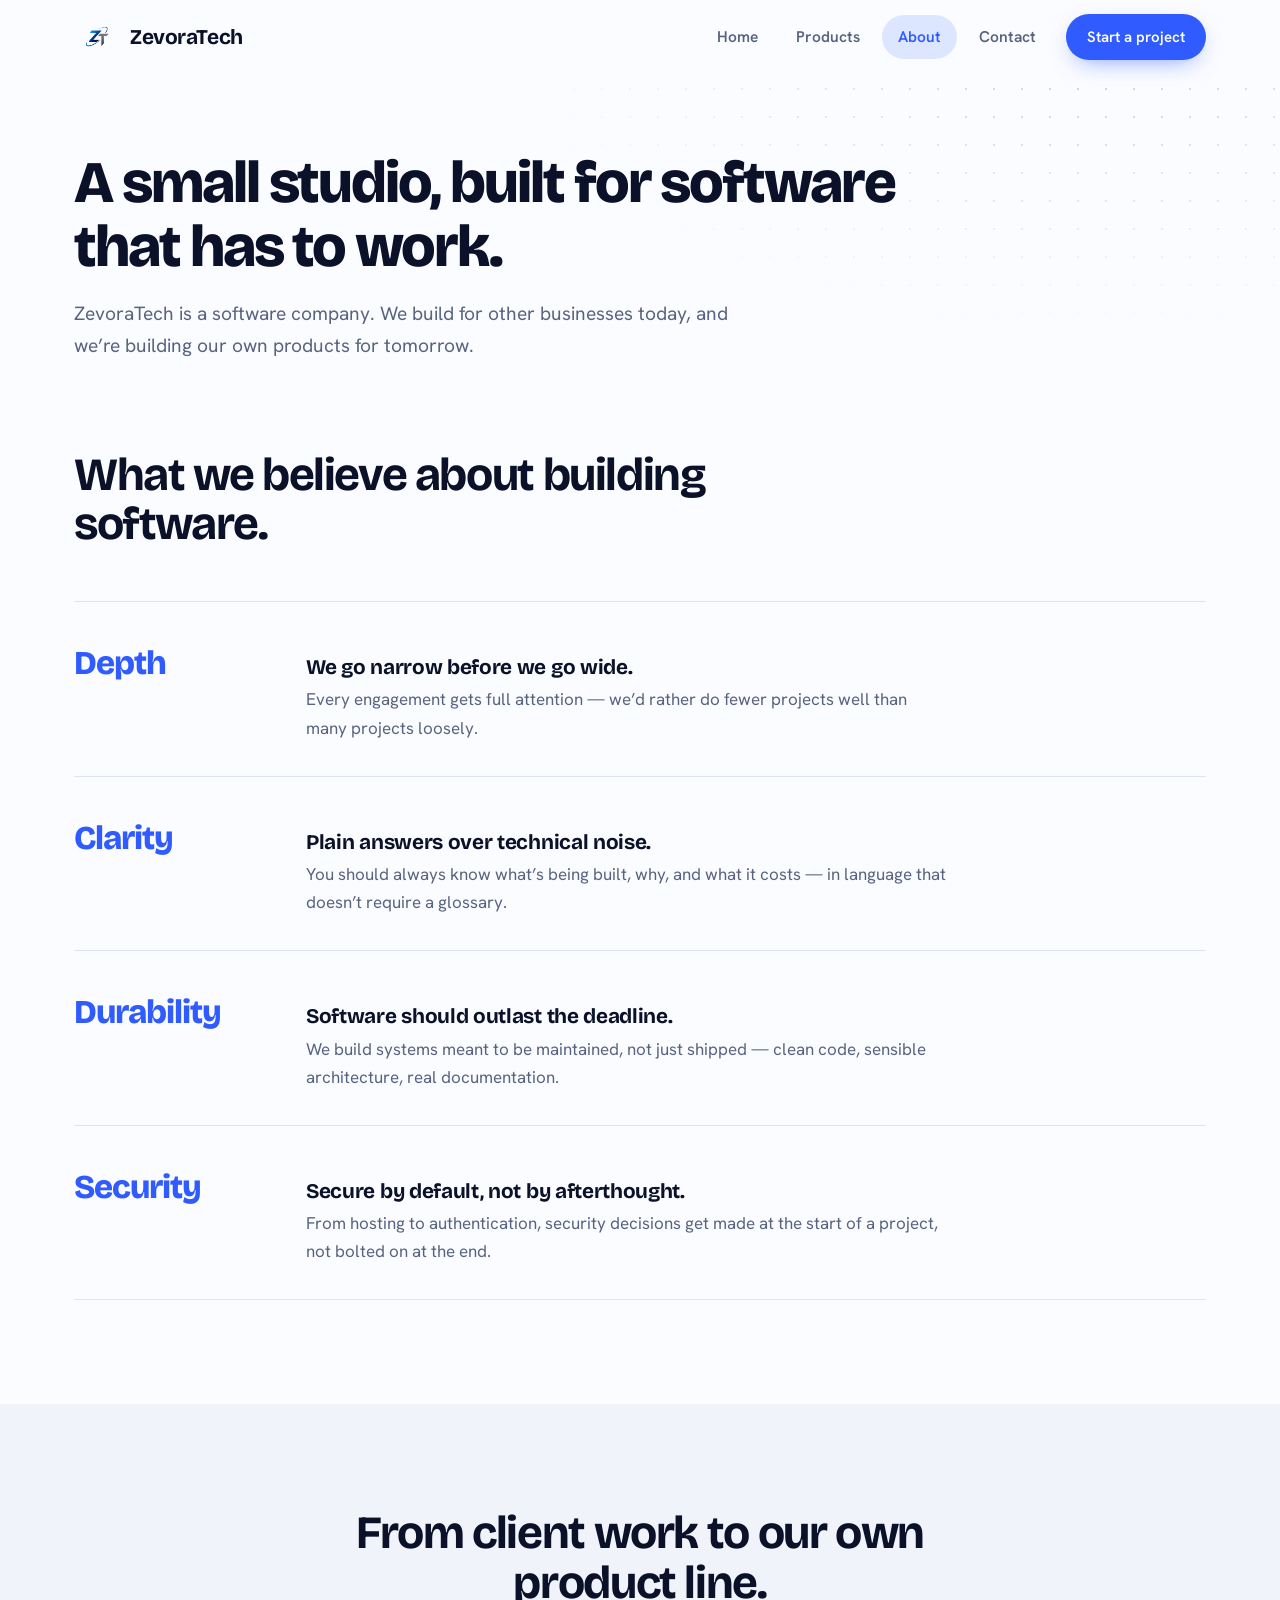
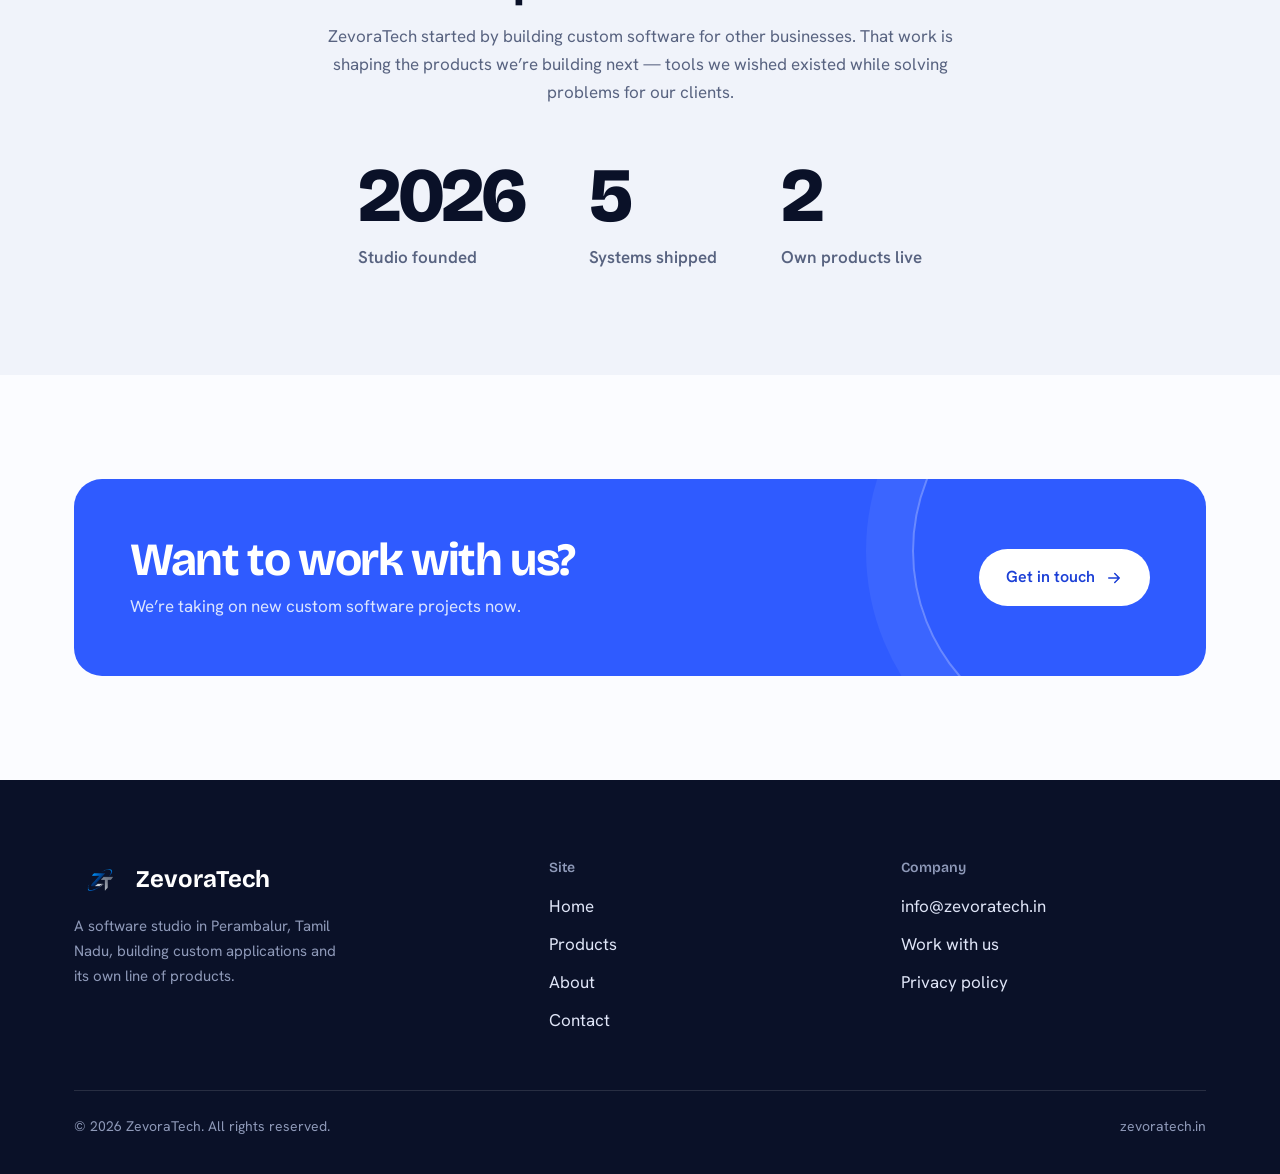
==== commit 3ba570f7: "Add files via upload" ====
--- a/about.html
+++ b/about.html
@@ -5,6 +5,7 @@
 <meta name="viewport" content="width=device-width, initial-scale=1.0">
 <title>About — ZevoraTech</title>
 <meta name="description" content="ZevoraTech — a software studio building custom applications and cloud systems.">
+<meta name="theme-color" content="#fbfcff">
 <link rel="canonical" href="https://www.zevoratech.in/about.html">
 <meta property="og:type" content="website">
 <meta property="og:title" content="About — ZevoraTech">
@@ -16,92 +17,80 @@
 <meta name="twitter:description" content="ZevoraTech — a software studio building custom applications and cloud systems.">
 <meta name="twitter:image" content="https://www.zevoratech.in/assets/logo2-icon-square.png">
 <link rel="icon" href="assets/logo2-icon-square.png">
-<link rel="preconnect" href="https://fonts.googleapis.com">
-<link href="https://fonts.googleapis.com/css2?family=Space+Grotesk:wght@500;600;700&family=Inter:wght@400;500;600;700&display=swap" rel="stylesheet">
+<link rel="preconnect" href="https://fonts.googleapis.com"><link rel="preconnect" href="https://fonts.gstatic.com" crossorigin><link href="https://fonts.googleapis.com/css2?family=Bricolage+Grotesque:opsz,wght@12..96,500;12..96,700;12..96,800&family=Hanken+Grotesk:wght@400;500;600;700&display=swap" rel="stylesheet">
 <link rel="stylesheet" href="styles.css">
+<script>document.documentElement.className+=' js';</script>
 </head>
 <body>
-
-<nav class="nav">
+<a class="skip" href="#main">Skip to content</a>
+<nav class="nav" id="nav" aria-label="Main">
   <div class="container">
-    <a href="index.html" class="brand"><img src="assets/logo2-mark-t.png" alt="ZevoraTech logo">ZevoraTech</a>
+    <a href="index.html" class="brand"><img src="assets/logo2-mark-t.png" alt="">ZevoraTech</a>
+    <button class="nav-toggle" id="navToggle" aria-label="Menu" aria-expanded="false" aria-controls="navLinks"><span></span><span></span><span></span></button>
     <div class="nav-links" id="navLinks">
       <a href="index.html">Home</a>
       <a href="products.html">Products</a>
-      <a href="about.html" class="active">About</a>
+      <a href="about.html" class="active" aria-current="page">About</a>
       <a href="contact.html">Contact</a>
+      <a href="contact.html" class="btn btn-primary">Start a project</a>
     </div>
-    <button class="nav-toggle" id="navToggle" aria-label="Toggle menu" aria-expanded="false">
-      <span></span><span></span><span></span>
-    </button>
   </div>
 </nav>
 
+<main id="main">
 <header class="page-hero">
   <div class="container">
     <h1>A small studio, built for software that has to work.</h1>
-    <p>ZevoraTech is a software company. We build for other businesses today, and we're building our own products for tomorrow.</p>
+    <p>ZevoraTech is a software company. We build for other businesses today, and we&rsquo;re building our own products for tomorrow.</p>
   </div>
 </header>
 
-<section>
+<section style="padding-top:24px;">
   <div class="container">
-    <div class="section-head">
+    <div class="sec-head" data-reveal>
       <h2>What we believe about building software.</h2>
     </div>
-    <div>
-      <div class="value-row">
-        <span class="tag">Depth</span>
-        <div><h3>We go narrow before we go wide.</h3><p>Every engagement gets full attention — we'd rather do fewer projects well than many projects loosely.</p></div>
-      </div>
-      <div class="value-row">
-        <span class="tag">Clarity</span>
-        <div><h3>Plain answers over technical noise.</h3><p>You should always know what's being built, why, and what it costs — in language that doesn't require a glossary.</p></div>
-      </div>
-      <div class="value-row">
-        <span class="tag">Durability</span>
-        <div><h3>Software should outlast the deadline.</h3><p>We build systems meant to be maintained, not just shipped — clean code, sensible architecture, real documentation.</p></div>
-      </div>
-      <div class="value-row">
-        <span class="tag">Security</span>
-        <div><h3>Secure by default, not by afterthought.</h3><p>From hosting to authentication, security decisions get made at the start of a project, not bolted on at the end.</p></div>
-      </div>
+    <div class="values">
+      <div class="value-row" data-reveal style="--i:0"><span class="tagname">Depth</span><div><h3>We go narrow before we go wide.</h3><p>Every engagement gets full attention &mdash; we&rsquo;d rather do fewer projects well than many projects loosely.</p></div></div>
+      <div class="value-row" data-reveal style="--i:1"><span class="tagname">Clarity</span><div><h3>Plain answers over technical noise.</h3><p>You should always know what&rsquo;s being built, why, and what it costs &mdash; in language that doesn&rsquo;t require a glossary.</p></div></div>
+      <div class="value-row" data-reveal style="--i:2"><span class="tagname">Durability</span><div><h3>Software should outlast the deadline.</h3><p>We build systems meant to be maintained, not just shipped &mdash; clean code, sensible architecture, real documentation.</p></div></div>
+      <div class="value-row" data-reveal style="--i:3"><span class="tagname">Security</span><div><h3>Secure by default, not by afterthought.</h3><p>From hosting to authentication, security decisions get made at the start of a project, not bolted on at the end.</p></div></div>
     </div>
   </div>
 </section>
 
-<section style="background:var(--paper-dim);">
+<section class="bg-mist">
   <div class="container">
-    <div class="section-head center">
+    <div class="sec-head center" data-reveal>
       <h2>From client work to our own product line.</h2>
-      <p>ZevoraTech started by building custom software for other businesses. That work is shaping the products we're building next — tools we wished existed while solving problems for our clients.</p>
+      <p>ZevoraTech started by building custom software for other businesses. That work is shaping the products we&rsquo;re building next &mdash; tools we wished existed while solving problems for our clients.</p>
     </div>
-    <div class="stat-row" style="justify-content:center;">
+    <div class="stats center" data-reveal>
       <div class="stat"><div class="num">2026</div><div class="label">Studio founded</div></div>
-      <div class="stat"><div class="num">5</div><div class="label">Systems shipped</div></div>
-      <div class="stat"><div class="num">2</div><div class="label">Own products live</div></div>
+      <div class="stat"><div class="num" data-count="5">5</div><div class="label">Systems shipped</div></div>
+      <div class="stat"><div class="num" data-count="2">2</div><div class="label">Own products live</div></div>
     </div>
   </div>
 </section>
 
 <section>
   <div class="container">
-    <div class="cta-band">
+    <div class="cta-band" data-reveal>
       <div>
         <h2>Want to work with us?</h2>
-        <p>We're taking on new custom software projects now.</p>
+        <p>We&rsquo;re taking on new custom software projects now.</p>
       </div>
-      <a href="contact.html" class="btn btn-primary">Get in touch</a>
+      <a href="contact.html" class="btn">Get in touch <svg viewBox="0 0 24 24" fill="none" stroke="currentColor" stroke-width="2" stroke-linecap="round" stroke-linejoin="round" aria-hidden="true"><path d="M5 12h14M13 6l6 6-6 6"/></svg></a>
     </div>
   </div>
 </section>
-
+</main>
 <footer>
   <div class="container">
     <div class="footer-grid">
       <div>
-        <div class="footer-brand"><img src="assets/logo2-mark-dark.png" alt="ZevoraTech logo">ZevoraTech</div>
-        <p style="color:#8790a0;font-size:14.5px;max-width:280px;">A software studio building custom applications and a growing line of our own products.</p>
+        <div class="footer-brand"><img src="assets/logo2-mark-dark.png" alt="">ZevoraTech</div>
+        <p>A software studio in Perambalur, Tamil Nadu, building custom applications and its own line of products.</p>
       </div>
       <div>
         <h4>Site</h4>
@@ -117,17 +106,16 @@
         <ul>
           <li><a href="mailto:info@zevoratech.in">info@zevoratech.in</a></li>
           <li><a href="contact.html">Work with us</a></li>
-          <li><a href="privacy-policy.html">Privacy Policy</a></li>
+          <li><a href="privacy-policy.html">Privacy policy</a></li>
         </ul>
       </div>
     </div>
     <div class="footer-bottom">
-      <span>© <span id="year"></span> ZevoraTech. All rights reserved.</span>
+      <span>&copy; <span id="year"></span> ZevoraTech. All rights reserved.</span>
       <span>zevoratech.in</span>
     </div>
   </div>
 </footer>
-
 <script src="script.js"></script>
 </body>
 </html>
--- a/styles.css
+++ b/styles.css
@@ -1,305 +1,340 @@
-/* ============================================================
-   ZevoraTech — Design tokens
-   A small studio building for manufacturing, healthcare and
-   trading clients — the palette and structure lean toward
-   precision and specification rather than generic SaaS polish.
-   ============================================================ */
+/* ZevoraTech site styles
+   Brand: the ZT mark's blue orbit + graphite. One big motion moment (the hero orbit);
+   everything else is calm and only moves in response to the visitor or to explain a graphic. */
+
 :root{
-  --ink:#12141c;
-  --graphite:#1c2029;
-  --graphite-2:#242a36;
-  --blue:#2454eb;
-  --blue-deep:#1b3fc4;
-  --blue-light:#8fabff;
-  --steel:#5b6577;
-  --steel-light:#8790a0;
-  --paper:#f8f8f6;
-  --paper-dim:#f0f0ed;
-  --line:#e2e2dd;
-  --line-dark:rgba(255,255,255,0.14);
-  --ok:#1f9d63;
-  --radius-sm:10px;
-  --radius:14px;
-  --max:1160px;
-  --font-display:'Space Grotesk', sans-serif;
-  --font-body:'Inter', sans-serif;
-}
-
-*,*::before,*::after{box-sizing:border-box;}
-html{scroll-behavior:smooth;}
-body{
-  margin:0;
-  font-family:var(--font-body);
-  color:var(--ink);
-  background:var(--paper);
-  -webkit-font-smoothing:antialiased;
-  line-height:1.55;
-}
-img{max-width:100%;display:block;}
+  --ink:#0a1128;
+  --navy:#111c40;
+  --navy-2:#1a2756;
+  --blue:#2f5bff;
+  --blue-deep:#1b3fd6;
+  --sky:#dce6ff;
+  --mist:#f0f3fa;
+  --paper:#fbfcff;
+  --line:#dde3f0;
+  --muted:#586380;
+  --ok:#14935b;
+  --gold:#e9a825;
+  --radius:18px;
+  --radius-sm:12px;
+  --max:1180px;
+  --font-display:'Bricolage Grotesque','Segoe UI',system-ui,sans-serif;
+  --font-body:'Hanken Grotesk','Segoe UI',system-ui,sans-serif;
+  --ease:cubic-bezier(.2,.7,.2,1);
+}
+
+*{box-sizing:border-box;margin:0;padding:0;}
+html{scroll-behavior:smooth;-webkit-text-size-adjust:100%;}
+body{font-family:var(--font-body);font-size:17px;line-height:1.65;color:var(--ink);background:var(--paper);-webkit-font-smoothing:antialiased;overflow-x:hidden;}
+img,svg{display:block;max-width:100%;}
 a{color:inherit;text-decoration:none;}
-h1,h2,h3,h4{font-family:var(--font-display);margin:0 0 .5em;line-height:1.12;letter-spacing:-0.015em;font-weight:600;}
-p{margin:0 0 1em;color:var(--steel);}
-.container{max-width:var(--max);margin:0 auto;padding:0 24px;}
-:focus-visible{outline:2px solid var(--blue);outline-offset:3px;}
-@media (prefers-reduced-motion: reduce){
-  *{animation-duration:.01ms !important;animation-iteration-count:1 !important;transition-duration:.01ms !important;scroll-behavior:auto !important;}
-}
-
-/* Small structural kicker — sentence case, no tracking, no mono.
-   Used sparingly where it genuinely orients the reader. */
-.kicker{
-  font-size:14px;color:var(--steel);margin:0 0 10px;font-weight:500;
-}
-
-/* ============================================================
-   Buttons — pill shape is deliberate: it echoes the ring/swoosh
-   in the ZT mark, not a default rounded-button choice.
-   ============================================================ */
-.btn{
-  display:inline-flex;align-items:center;justify-content:center;gap:8px;
-  font-family:var(--font-body);font-weight:600;font-size:15px;
-  padding:13px 26px;border-radius:999px;border:1px solid transparent;
-  cursor:pointer;transition:transform .16s ease, box-shadow .16s ease, background .16s ease, color .16s ease, border-color .16s ease;
-  white-space:nowrap;
-}
-.btn-primary{background:var(--blue);color:#fff;box-shadow:0 6px 16px -6px rgba(36,84,235,.55);}
-.btn-primary:hover{background:var(--blue-deep);transform:translateY(-1px);box-shadow:0 10px 22px -6px rgba(36,84,235,.6);}
-.btn-ghost{background:transparent;border-color:var(--line);color:var(--ink);}
-.btn-ghost:hover{border-color:var(--blue);color:var(--blue);}
-.btn-ghost-dark{background:transparent;border-color:var(--line-dark);color:#fff;}
-.btn-ghost-dark:hover{border-color:var(--blue-light);color:var(--blue-light);}
-.btn-small{padding:9px 18px;font-size:13.5px;}
-
-/* ============================================================
-   Nav
-   ============================================================ */
-.nav{
-  position:sticky;top:0;z-index:50;
-  background:rgba(248,248,246,.88);
-  backdrop-filter:blur(10px);
-  border-bottom:1px solid var(--line);
-}
-.nav .container{
-  display:flex;align-items:center;justify-content:space-between;
-  height:74px;
-}
-.brand{display:flex;align-items:center;gap:10px;font-family:var(--font-display);font-weight:700;font-size:18px;}
-.brand img{height:30px;width:30px;object-fit:contain;}
-.nav-links{display:flex;align-items:center;gap:32px;}
-.nav-links a{
-  font-size:14.5px;font-weight:500;color:var(--steel);
-  position:relative;padding:4px 0;
-}
-.nav-links a:hover{color:var(--ink);}
-.nav-links a.active{color:var(--ink);font-weight:600;}
-.nav-links a.active::after{
-  content:"";position:absolute;left:0;right:0;bottom:-4px;height:2px;background:var(--blue);border-radius:2px;
-}
-.nav-toggle{display:none;background:none;border:0;cursor:pointer;padding:6px;}
-.nav-toggle span{display:block;width:22px;height:2px;background:var(--ink);margin:5px 0;border-radius:2px;}
-
-@media (max-width:860px){
-  .nav-links{
-    position:absolute;top:74px;left:0;right:0;
-    background:var(--paper);border-bottom:1px solid var(--line);
-    flex-direction:column;align-items:flex-start;gap:0;
-    padding:8px 24px 18px;
-    display:none;
-  }
-  .nav-links.open{display:flex;}
-  .nav-links a{width:100%;padding:12px 0;border-bottom:1px solid var(--line);}
+button{font:inherit;cursor:pointer;}
+:focus-visible{outline:3px solid var(--blue);outline-offset:3px;border-radius:6px;}
+.container{width:100%;max-width:var(--max);margin:0 auto;padding:0 24px;}
+.skip{position:absolute;left:-999px;top:8px;background:var(--ink);color:#fff;padding:10px 16px;border-radius:8px;z-index:200;}
+.skip:focus{left:8px;}
+
+h1,h2,h3,h4{font-family:var(--font-display);line-height:1.08;letter-spacing:-.02em;font-weight:700;}
+h1{font-size:clamp(2.4rem,5vw,4.1rem);font-weight:800;letter-spacing:-.035em;}
+h2{font-size:clamp(1.9rem,3.6vw,2.9rem);letter-spacing:-.03em;}
+h3{font-size:1.3rem;letter-spacing:-.015em;}
+h4{font-size:1rem;letter-spacing:0;}
+p{max-width:64ch;}
+.lead{font-size:clamp(1.05rem,1.5vw,1.25rem);color:var(--muted);line-height:1.6;}
+
+section{padding:104px 0;position:relative;}
+.sec-head{max-width:640px;margin-bottom:52px;}
+.sec-head h2{margin-bottom:14px;}
+.sec-head p{color:var(--muted);}
+.sec-head.center{margin-left:auto;margin-right:auto;text-align:center;}
+.sec-head.center p{margin-left:auto;margin-right:auto;}
+.bg-mist{background:var(--mist);}
+
+/* ---------- buttons ---------- */
+.btn{display:inline-flex;align-items:center;justify-content:center;gap:10px;padding:14px 26px;border-radius:999px;font-weight:600;font-size:16px;border:1.5px solid transparent;transition:transform .25s var(--ease),background .25s,color .25s,border-color .25s,box-shadow .25s;white-space:nowrap;}
+.btn-primary{background:var(--blue);color:#fff;box-shadow:0 8px 24px -10px rgba(47,91,255,.7);}
+.btn-primary:hover{background:var(--blue-deep);transform:translateY(-2px);box-shadow:0 14px 28px -12px rgba(47,91,255,.8);}
+.btn-ghost{border-color:var(--line);background:#fff;color:var(--ink);}
+.btn-ghost:hover{border-color:var(--blue);color:var(--blue);transform:translateY(-2px);}
+.btn-dark{background:var(--ink);color:#fff;}
+.btn-dark:hover{background:var(--navy-2);transform:translateY(-2px);}
+.btn-small{padding:9px 18px;font-size:14px;}
+.btn svg{width:18px;height:18px;transition:transform .25s var(--ease);}
+.btn:hover svg{transform:translateX(4px);}
+
+/* ---------- navigation ---------- */
+.nav{position:sticky;top:0;z-index:100;background:rgba(251,252,255,.82);backdrop-filter:blur(14px);-webkit-backdrop-filter:blur(14px);border-bottom:1px solid transparent;transition:border-color .3s,box-shadow .3s;}
+.nav.scrolled{border-bottom-color:var(--line);box-shadow:0 8px 30px -22px rgba(10,17,40,.5);}
+.nav .container{display:flex;align-items:center;justify-content:space-between;height:74px;}
+.brand{display:flex;align-items:center;gap:10px;font-family:var(--font-display);font-weight:700;font-size:21px;letter-spacing:-.02em;}
+.brand img{width:46px;height:auto;}
+.nav-links{display:flex;align-items:center;gap:6px;}
+.nav-links a{padding:9px 16px;border-radius:999px;font-weight:600;font-size:15.5px;color:var(--muted);transition:color .2s,background .2s;}
+.nav-links a:hover{color:var(--ink);background:var(--mist);}
+.nav-links a.active{color:var(--blue);background:var(--sky);}
+.nav-links .btn{margin-left:8px;color:#fff;padding:10px 20px;font-size:15px;}
+.nav-links .btn:hover{color:#fff;background:var(--blue-deep);}
+.nav-toggle{display:none;width:44px;height:44px;border:0;background:transparent;border-radius:12px;position:relative;}
+.nav-toggle span{position:absolute;left:11px;right:11px;height:2px;background:var(--ink);border-radius:2px;transition:transform .3s var(--ease),opacity .2s,top .3s var(--ease);}
+.nav-toggle span:nth-child(1){top:15px;}
+.nav-toggle span:nth-child(2){top:21px;}
+.nav-toggle span:nth-child(3){top:27px;}
+.nav-toggle[aria-expanded="true"] span:nth-child(1){top:21px;transform:rotate(45deg);}
+.nav-toggle[aria-expanded="true"] span:nth-child(2){opacity:0;}
+.nav-toggle[aria-expanded="true"] span:nth-child(3){top:21px;transform:rotate(-45deg);}
+
+/* ---------- hero ---------- */
+.hero{padding:56px 0 96px;overflow:hidden;}
+.hero::before{content:"";position:absolute;inset:0;background-image:radial-gradient(circle,#c9d3ea 1.3px,transparent 1.4px);background-size:28px 28px;-webkit-mask-image:radial-gradient(ellipse 70% 80% at 72% 40%,#000 0%,transparent 72%);mask-image:radial-gradient(ellipse 70% 80% at 72% 40%,#000 0%,transparent 72%);pointer-events:none;}
+.hero .container{position:relative;display:grid;grid-template-columns:1.02fr .98fr;gap:48px;align-items:center;}
+.hero-copy .chip{margin-bottom:26px;}
+.hero-copy h1{margin-bottom:26px;}
+.hero-copy .lead{max-width:34em;margin-bottom:38px;}
+.hero-actions{display:flex;flex-wrap:wrap;gap:14px;}
+.chip{display:inline-flex;align-items:center;gap:9px;padding:7px 15px 7px 11px;border-radius:999px;background:#fff;border:1px solid var(--line);font-size:14px;font-weight:600;color:var(--muted);}
+.chip i{width:8px;height:8px;border-radius:50%;background:var(--ok);box-shadow:0 0 0 0 rgba(20,147,91,.5);animation:ping 2.4s ease-out infinite;}
+@keyframes ping{70%,100%{box-shadow:0 0 0 9px rgba(20,147,91,0);}}
+
+/* headline words rise in once */
+.w{display:inline-block;overflow:hidden;vertical-align:top;padding-bottom:.12em;margin-bottom:-.12em;}
+.w>span{display:inline-block;transform:translateY(105%);animation:rise .9s var(--ease) forwards;animation-delay:calc(var(--i)*70ms + 120ms);}
+@keyframes rise{to{transform:none;}}
+.no-js .w>span{transform:none;animation:none;}
+.hero-copy .chip,.hero-copy .lead,.hero-actions{opacity:0;transform:translateY(14px);animation:fade-up .8s var(--ease) forwards;}
+.hero-copy .chip{animation-delay:.05s;}
+.hero-copy .lead{animation-delay:.75s;}
+.hero-actions{animation-delay:.9s;}
+@keyframes fade-up{to{opacity:1;transform:none;}}
+.no-js .hero-copy .chip,.no-js .hero-copy .lead,.no-js .hero-actions{opacity:1;transform:none;animation:none;}
+
+/* ---------- orbit (hero visual) ---------- */
+.orbit{position:relative;width:min(540px,100%);aspect-ratio:1;margin:0 auto;opacity:0;animation:orbit-in 1.4s .3s var(--ease) forwards;}
+@keyframes orbit-in{from{opacity:0;transform:scale(.86) rotate(-14deg);}to{opacity:1;transform:none;}}
+.no-js .orbit{opacity:1;animation:none;}
+.orbit-core{position:absolute;inset:34%;border-radius:50%;background:#fff;box-shadow:0 30px 70px -28px rgba(27,63,214,.55),0 0 0 1px var(--line);display:grid;place-items:center;overflow:hidden;z-index:2;}
+.orbit-core img{width:100%;}
+.ring{position:absolute;border-radius:50%;border:1.5px solid var(--line);animation:spin var(--d) linear infinite;animation-direction:var(--dir,normal);}
+.ring.r1{inset:19%;--d:48s;border-style:dashed;border-color:#b9c6e6;}
+.ring.r2{inset:3%;--d:72s;--dir:reverse;}
+.ring::after{content:"";position:absolute;inset:-1.5px;border-radius:50%;border:2px solid transparent;border-top-color:var(--blue);border-right-color:rgba(47,91,255,.25);}
+.ring.r1::after{display:none;}
+@keyframes spin{to{transform:rotate(360deg);}}
+.node{position:absolute;inset:0;transform:rotate(var(--a));}
+.node .pin{position:absolute;left:50%;top:0;transform:translate(-50%,-50%);}
+.node .pin>a{display:flex;align-items:center;gap:8px;padding:8px 14px 8px 10px;border-radius:999px;background:#fff;box-shadow:0 12px 26px -12px rgba(10,17,40,.45),0 0 0 1px var(--line);font-size:13.5px;font-weight:700;white-space:nowrap;transition:box-shadow .25s,transform .25s var(--ease);animation:cnt var(--d) linear infinite;animation-direction:var(--dir,normal);}
+.ring.r2 .node .pin>a{animation-name:cnt-r;animation-direction:normal;}
+@keyframes cnt{from{transform:rotate(calc(var(--a)*-1));}to{transform:rotate(calc(var(--a)*-1 - 360deg));}}
+@keyframes cnt-r{from{transform:rotate(calc(var(--a)*-1));}to{transform:rotate(calc(var(--a)*-1 + 360deg));}}
+.pin a b{width:22px;height:22px;border-radius:7px;display:grid;place-items:center;color:#fff;font-size:11px;font-weight:800;background:var(--c,var(--blue));}
+.pin a:hover{box-shadow:0 16px 30px -12px rgba(47,91,255,.6),0 0 0 1.5px var(--blue);}
+.orbit:hover .ring,.orbit:hover .pin>a,.orbit:focus-within .ring,.orbit:focus-within .pin>a{animation-play-state:paused;}
+
+/* ---------- product cards ---------- */
+.pgrid{display:grid;grid-template-columns:repeat(6,1fr);gap:22px;}
+.pcard{grid-column:span 2;background:#fff;border:1px solid var(--line);border-radius:var(--radius);overflow:hidden;display:flex;flex-direction:column;transition:transform .35s var(--ease),box-shadow .35s,border-color .35s;}
+.pcard.wide{grid-column:span 3;}
+.pcard:hover{transform:translateY(-6px);box-shadow:0 30px 50px -30px rgba(27,63,214,.35);border-color:#c5d2f3;}
+.pcard .art{height:190px;display:grid;place-items:center;background:var(--tint,var(--sky));position:relative;overflow:hidden;}
+.pcard .art svg{width:76%;height:auto;max-height:100%;}
+.pcard .art img{position:absolute;inset:0;width:100%;height:100%;object-fit:cover;transition:transform 1.2s var(--ease);}
+.pcard:hover .art img{transform:scale(1.06);}
+.pcard .body{padding:26px 26px 28px;display:flex;flex-direction:column;gap:12px;flex:1;}
+.meta{display:flex;align-items:center;justify-content:space-between;gap:10px;flex-wrap:wrap;font-size:13.5px;}
+.tag{color:var(--muted);font-weight:600;}
+.status{display:inline-flex;align-items:center;gap:7px;font-weight:700;font-size:13.5px;color:var(--muted);}
+.status::before{content:"";width:8px;height:8px;border-radius:50%;background:#98a3bd;flex-shrink:0;}
+.status.is-live{color:var(--ok);}
+.status.is-live::before{background:var(--ok);}
+.status.is-progress{color:var(--blue);}
+.status.is-progress::before{background:var(--blue);}
+.status.is-done{color:var(--ok);}
+.status.is-done::before{content:"\2713";width:18px;height:18px;border-radius:50%;background:var(--ok);color:#fff;font-size:11px;line-height:18px;text-align:center;font-weight:800;}
+.pcard p{color:var(--muted);font-size:15.5px;line-height:1.6;}
+.card-links{display:flex;gap:10px;flex-wrap:wrap;margin-top:auto;padding-top:8px;}
+.card-links .brk{flex-basis:100%;height:0;}
+
+/* art animation: plays when the card scrolls into view */
+.a-fill{fill:#fff;}
+.a-line{stroke:#b9c6e6;stroke-width:2;fill:none;}
+.a-dot{fill:#c3cde8;}
+.a-ring-bg{fill:none;stroke:#e3e9f7;stroke-width:12;}
+.a-ring{fill:none;stroke:var(--blue);stroke-width:12;stroke-linecap:round;stroke-dashoffset:78;transition:stroke-dashoffset 1.6s .2s var(--ease);}
+.in .a-ring{stroke-dashoffset:0;}
+.a-num{font:800 26px var(--font-display);fill:var(--ink);}
+.a-num.sm{font-size:15px;}
+.a-bar{fill:#e3e9f7;}
+.a-bar-on{fill:var(--blue);transform-box:fill-box;transform-origin:left;transform:scaleX(0);transition:transform 1.1s var(--ease);}
+.in .a-bar-on{transform:scaleX(1);}
+.in .a-bar-on:nth-of-type(2){transition-delay:.15s;}
+.a-pill{fill:var(--ok);}
+.a-check{fill:none;stroke:#fff;stroke-width:3;stroke-linecap:round;stroke-linejoin:round;}
+.a-arcs path{stroke:var(--blue);stroke-width:7;opacity:0;}
+.in .a-arcs path{animation:arc 2.6s ease-in-out infinite;}
+.in .a-arcs path:nth-child(1){animation-delay:0s;}
+.in .a-arcs path:nth-child(2){animation-delay:.25s;}
+.in .a-arcs path:nth-child(3){animation-delay:.5s;}
+.in .a-arcs path:nth-child(4){animation-delay:.75s;}
+@keyframes arc{0%,15%{opacity:0;}35%,70%{opacity:1;}100%{opacity:.15;}}
+.a-dotbig{fill:var(--blue);}
+.a-bars rect{fill:var(--blue);}
+.a-ticks{stroke:#9fb0d8;stroke-width:5;}
+.a-needle{fill:#e5484d;}
+.a-needle-b{fill:#5b6577;}
+.needle{transform-box:view-box;transform-origin:190px 132px;transform:rotate(-70deg);transition:transform 2.4s cubic-bezier(.3,1.6,.5,1) .2s;}
+.in .needle{transform:rotate(38deg);}
+.a-sun{fill:#f7b733;}
+.a-cloud{fill:#fff;stroke:#b9c6e6;stroke-width:2;}
+.a-drop{stroke:var(--blue);stroke-width:5;stroke-linecap:round;opacity:.9;}
+.in .a-drop{animation:drop 1.6s linear infinite;}
+.in .a-drop:nth-of-type(2){animation-delay:.4s;}
+.in .a-drop:nth-of-type(3){animation-delay:.8s;}
+@keyframes drop{0%{transform:translateY(-8px);opacity:0;}30%{opacity:1;}100%{transform:translateY(16px);opacity:0;}}
+
+/* ---------- services ---------- */
+.split{display:grid;grid-template-columns:.8fr 1.2fr;gap:72px;align-items:start;}
+.split .sec-head{position:sticky;top:120px;margin-bottom:0;}
+.svc{border-top:1px solid var(--line);}
+.svc-row{display:grid;grid-template-columns:56px 1fr;gap:20px;padding:28px 0;border-bottom:1px solid var(--line);transition:padding-left .35s var(--ease);}
+.svc-row:hover{padding-left:12px;}
+.svc-row .ico{width:52px;height:52px;border-radius:15px;background:var(--sky);color:var(--blue);display:grid;place-items:center;transition:background .3s,color .3s,transform .4s var(--ease);}
+.svc-row:hover .ico{background:var(--blue);color:#fff;transform:rotate(-8deg);}
+.svc-row .ico svg{width:26px;height:26px;}
+.svc-row h3{margin-bottom:6px;}
+.svc-row p{color:var(--muted);font-size:16px;}
+
+/* ---------- client work ---------- */
+.cgrid{display:grid;grid-template-columns:repeat(3,1fr);gap:22px;}
+.ccard{background:#fff;border:1px solid var(--line);border-radius:var(--radius);padding:28px;display:flex;flex-direction:column;gap:12px;transition:transform .35s var(--ease),box-shadow .35s;}
+.ccard:hover{transform:translateY(-4px);box-shadow:0 24px 40px -28px rgba(10,17,40,.4);}
+.ccard p{color:var(--muted);font-size:15.5px;}
+.cgrid.two{grid-template-columns:repeat(2,1fr);}
+
+/* ---------- dark band ---------- */
+.band{background:var(--ink);color:#fff;overflow:hidden;}
+.band::before{content:"";position:absolute;width:780px;height:780px;right:-220px;top:-300px;border-radius:50%;border:1.5px solid rgba(143,171,255,.25);box-shadow:0 0 0 70px rgba(143,171,255,.05),0 0 0 140px rgba(143,171,255,.04);}
+.band .container{position:relative;}
+.band h2{max-width:14em;margin-bottom:16px;}
+.band .lead{color:#aab4d0;margin-bottom:34px;max-width:36em;}
+.notify-form{display:flex;gap:10px;max-width:520px;flex-wrap:wrap;}
+.notify-form input{flex:1 1 240px;padding:15px 22px;border-radius:999px;border:1.5px solid rgba(255,255,255,.18);background:rgba(255,255,255,.07);color:#fff;font:inherit;}
+.notify-form input::placeholder{color:#8e99b8;}
+.notify-form input:focus{outline:none;border-color:var(--blue);background:rgba(255,255,255,.12);}
+.form-note{margin-top:14px;font-size:14px;color:#8e99b8;}
+.form-note.ok{color:#6fe3a8;}
+.form-note.err{color:#ff9a9a;}
+
+/* ---------- CTA ---------- */
+.cta-band{background:var(--blue);color:#fff;border-radius:28px;padding:56px;display:flex;align-items:center;justify-content:space-between;gap:32px;flex-wrap:wrap;position:relative;overflow:hidden;}
+.cta-band::after{content:"";position:absolute;right:-90px;top:-120px;width:380px;height:380px;border-radius:50%;border:2px solid rgba(255,255,255,.28);box-shadow:0 0 0 46px rgba(255,255,255,.06);}
+.cta-band h2{margin-bottom:8px;}
+.cta-band p{color:#dbe5ff;}
+.cta-band>*{position:relative;z-index:1;}
+.cta-band .btn{background:#fff;color:var(--blue-deep);}
+.cta-band .btn:hover{background:var(--ink);color:#fff;}
+
+/* ---------- inner page hero ---------- */
+.page-hero{padding:76px 0 64px;position:relative;overflow:hidden;}
+.page-hero::before{content:"";position:absolute;inset:0;background-image:radial-gradient(circle,#c9d3ea 1.3px,transparent 1.4px);background-size:28px 28px;-webkit-mask-image:radial-gradient(ellipse 60% 100% at 85% 0%,#000,transparent 75%);mask-image:radial-gradient(ellipse 60% 100% at 85% 0%,#000,transparent 75%);}
+.page-hero .container{position:relative;}
+.page-hero h1{font-size:clamp(2.2rem,4.6vw,3.8rem);max-width:15em;margin-bottom:20px;}
+.page-hero p{color:var(--muted);font-size:1.2rem;max-width:36em;}
+
+/* ---------- about ---------- */
+.values{border-top:1px solid var(--line);}
+.value-row{display:grid;grid-template-columns:200px 1fr;gap:32px;padding:34px 0;border-bottom:1px solid var(--line);align-items:baseline;}
+.value-row .tagname{font-family:var(--font-display);font-size:clamp(1.6rem,2.6vw,2.2rem);font-weight:800;letter-spacing:-.03em;color:var(--blue);transition:letter-spacing .4s var(--ease);}
+.value-row:hover .tagname{letter-spacing:.01em;}
+.value-row h3{margin-bottom:6px;}
+.value-row p{color:var(--muted);}
+.stats{display:flex;gap:64px;flex-wrap:wrap;margin-top:12px;}
+.stat .num{font-family:var(--font-display);font-size:clamp(3rem,6vw,5rem);font-weight:800;letter-spacing:-.04em;line-height:1;color:var(--ink);}
+.stat .label{margin-top:8px;color:var(--muted);font-weight:600;}
+.stats.center{justify-content:center;}
+
+/* ---------- contact ---------- */
+.contact-grid{display:grid;grid-template-columns:.85fr 1.15fr;gap:72px;align-items:start;}
+.info-row{display:flex;gap:16px;align-items:center;padding:20px 0;border-bottom:1px solid var(--line);}
+.info-row .icon{width:48px;height:48px;border-radius:14px;background:var(--sky);color:var(--blue);display:grid;place-items:center;flex-shrink:0;}
+.info-row .icon svg{width:24px;height:24px;}
+.info-row h4{color:var(--muted);font-weight:600;font-size:14px;}
+.info-row p{font-weight:600;}
+.info-row a:hover{color:var(--blue);}
+.form-card{background:#fff;border:1px solid var(--line);border-radius:24px;padding:36px;box-shadow:0 30px 60px -40px rgba(27,63,214,.4);}
+.form-field{margin-bottom:20px;}
+.form-field label{display:block;font-weight:600;font-size:14.5px;margin-bottom:7px;}
+.form-field input,.form-field select,.form-field textarea{width:100%;padding:14px 16px;border-radius:var(--radius-sm);border:1.5px solid var(--line);background:var(--paper);font:inherit;color:var(--ink);transition:border-color .2s,box-shadow .2s,background .2s;}
+.form-field textarea{min-height:140px;resize:vertical;}
+.form-field input:focus,.form-field select:focus,.form-field textarea:focus{outline:none;border-color:var(--blue);background:#fff;box-shadow:0 0 0 4px rgba(47,91,255,.14);}
+.form-status{display:none;margin-top:16px;padding:14px 16px;border-radius:var(--radius-sm);font-size:15px;font-weight:600;}
+.form-status.show{display:block;}
+.form-status.ok{background:#e4f6ec;color:#0c6b41;}
+.form-status.err{background:#fde8e8;color:#9b2323;}
+.form-fallback{margin-top:16px;font-size:14.5px;color:var(--muted);}
+.form-fallback a{color:var(--blue);font-weight:600;}
+
+/* ---------- footer ---------- */
+footer{background:var(--ink);color:#fff;padding:80px 0 36px;position:relative;overflow:hidden;}
+.footer-grid{display:grid;grid-template-columns:1.4fr 1fr 1fr;gap:48px;}
+.footer-brand{display:flex;align-items:center;gap:10px;font-family:var(--font-display);font-weight:700;font-size:24px;margin-bottom:14px;}
+.footer-brand img{width:52px;}
+.footer-grid p{color:#8e99b8;font-size:15px;max-width:280px;}
+footer h4{color:#8e99b8;font-weight:600;margin-bottom:16px;font-size:14px;}
+footer ul{list-style:none;display:grid;gap:10px;}
+footer li a{color:#dfe5f7;transition:color .2s,padding-left .25s var(--ease);}
+footer li a:hover{color:#fff;padding-left:6px;}
+.footer-bottom{margin-top:56px;padding-top:24px;border-top:1px solid rgba(255,255,255,.12);display:flex;justify-content:space-between;gap:12px;flex-wrap:wrap;color:#8e99b8;font-size:14px;}
+
+/* ---------- scroll reveal (only on blocks that carry data-reveal) ---------- */
+.js [data-reveal]{opacity:0;transform:translateY(22px);transition:opacity .8s var(--ease),transform .8s var(--ease);transition-delay:calc(var(--i,0)*90ms);}
+.js [data-reveal].in{opacity:1;transform:none;}
+
+/* ---------- responsive ---------- */
+@media (max-width:980px){
+  section{padding:76px 0;}
+  .hero .container{grid-template-columns:1fr;gap:40px;}
+  .orbit{width:min(440px,100%);}
+  .pgrid{grid-template-columns:repeat(2,1fr);}
+  .pcard,.pcard.wide{grid-column:span 1;}
+  .pcard.wide.full{grid-column:span 2;}
+  .split{grid-template-columns:1fr;gap:36px;}
+  .split .sec-head{position:static;}
+  .cgrid,.cgrid.two{grid-template-columns:1fr 1fr;}
+  .contact-grid{grid-template-columns:1fr;gap:40px;}
+}
+@media (max-width:760px){
   .nav-toggle{display:block;}
-}
-
-/* ============================================================
-   Hero — a spec panel replaces the old glow/blob treatment,
-   pairing the mark with real facts instead of decoration.
-   ============================================================ */
-.hero{
-  background:var(--graphite);
-  color:#fff;
-  padding:88px 0 84px;
-}
-.hero-grid{
-  display:grid;grid-template-columns:1.15fr .85fr;gap:56px;align-items:center;
-}
-.hero h1{font-size:clamp(34px,4.4vw,54px);margin-bottom:.4em;font-weight:600;}
-.hero p.lead{color:#aeb6c6;font-size:18px;max-width:500px;}
-.hero-actions{display:flex;gap:14px;margin-top:32px;flex-wrap:wrap;}
-
-.spec-panel{
-  border:1px solid var(--line-dark);
-  border-radius:var(--radius);
-  background:
-    linear-gradient(var(--graphite-2), var(--graphite-2)) padding-box,
-    repeating-linear-gradient(0deg, transparent, transparent 27px, rgba(143,171,255,.07) 27px, rgba(143,171,255,.07) 28px),
-    repeating-linear-gradient(90deg, transparent, transparent 27px, rgba(143,171,255,.07) 27px, rgba(143,171,255,.07) 28px);
-  overflow:hidden;
-}
-.spec-panel-mark{
-  padding:36px 32px 24px;
-  display:flex;align-items:center;justify-content:center;
-  border-bottom:1px solid var(--line-dark);
-}
-.spec-panel-mark img{width:120px;}
-.spec-panel dl{margin:0;padding:20px 28px;}
-.spec-panel .spec-row{
-  display:flex;justify-content:space-between;gap:16px;
-  padding:11px 0;border-bottom:1px solid var(--line-dark);
-  font-size:14px;
-}
-.spec-panel .spec-row:last-child{border-bottom:0;}
-.spec-panel dt{color:#8790a0;}
-.spec-panel dd{margin:0;color:#fff;font-weight:600;text-align:right;}
-
-@media (max-width:860px){
-  .hero-grid{grid-template-columns:1fr;}
-}
-
-/* ============================================================
-   Sections
-   ============================================================ */
-section{padding:84px 0;}
-.section-head{max-width:640px;margin:0 0 44px;}
-.section-head.center{margin-left:auto;margin-right:auto;text-align:center;}
-.section-head h2{font-size:clamp(26px,3vw,36px);}
-.section-head p{font-size:16.5px;}
-
-.grid-3{display:grid;grid-template-columns:repeat(3,1fr);gap:24px;}
-.grid-2{display:grid;grid-template-columns:repeat(2,1fr);gap:24px;}
-@media (max-width:860px){
-  .grid-3,.grid-2{grid-template-columns:1fr;}
-}
-
-/* Capability list — a row list, not a card grid, since it isn't
-   a catalog of discrete items the way products/client work is. */
-.capability-list{border-top:1px solid var(--line);}
-.capability-row{
-  display:grid;grid-template-columns:52px 1fr;gap:22px;
-  padding:26px 0;border-bottom:1px solid var(--line);
-}
-.capability-row svg{width:26px;height:26px;stroke:var(--blue);fill:none;stroke-width:1.6;}
-.capability-row h3{font-size:18px;margin-bottom:4px;}
-.capability-row p{margin:0;font-size:15px;max-width:60ch;}
-
-/* CTA band */
-.cta-band{
-  background:var(--graphite);
-  color:#fff;border-radius:var(--radius);padding:52px 44px;
-  border-top:3px solid var(--blue);
-  display:flex;align-items:center;justify-content:space-between;gap:32px;flex-wrap:wrap;
-}
-.cta-band h2{font-size:clamp(22px,2.4vw,28px);margin-bottom:.3em;}
-.cta-band p{color:#aeb6c6;margin-bottom:0;}
-
-/* Footer */
-footer{background:var(--graphite);color:#aeb6c6;padding:60px 0 26px;}
-.footer-grid{display:grid;grid-template-columns:1.6fr repeat(2,1fr);gap:40px;padding-bottom:36px;}
-.footer-brand{display:flex;align-items:center;gap:10px;font-family:var(--font-display);font-weight:700;font-size:17px;color:#fff;margin-bottom:14px;}
-.footer-brand img{height:26px;}
-footer h4{color:#fff;font-size:13.5px;font-weight:600;margin-bottom:16px;}
-footer ul{list-style:none;margin:0;padding:0;display:flex;flex-direction:column;gap:11px;}
-footer a{font-size:14.5px;color:#9aa3b5;}
-footer a:hover{color:var(--blue-light);}
-.footer-bottom{
-  border-top:1px solid var(--line-dark);padding-top:22px;
-  display:flex;justify-content:space-between;align-items:center;flex-wrap:wrap;gap:12px;
-  font-size:13px;color:#727c8f;
-}
-@media (max-width:860px){
+  .nav-links{position:absolute;left:0;right:0;top:74px;flex-direction:column;align-items:stretch;gap:2px;padding:12px 16px 20px;background:rgba(251,252,255,.98);border-bottom:1px solid var(--line);box-shadow:0 24px 40px -24px rgba(10,17,40,.4);transform-origin:top;transform:scaleY(.96);opacity:0;visibility:hidden;transition:opacity .25s,transform .3s var(--ease),visibility .25s;}
+  .nav-links.open{opacity:1;transform:none;visibility:visible;}
+  .nav-links a{padding:14px 16px;font-size:17px;}
+  .nav-links .btn{margin:8px 0 0;}
+}
+@media (max-width:640px){
+  body{font-size:16px;}
+  .container{padding:0 18px;}
+  section{padding:60px 0;}
+  .hero{padding:32px 0 60px;}
+  .pgrid,.cgrid,.cgrid.two{grid-template-columns:1fr;}
+  .pcard.wide.full{grid-column:span 1;}
+  .value-row{grid-template-columns:1fr;gap:8px;}
+  .cta-band{padding:36px 26px;border-radius:22px;}
+  .form-card{padding:24px;}
   .footer-grid{grid-template-columns:1fr 1fr;}
-}
-
-/* ============================================================
-   Page hero (secondary pages)
-   ============================================================ */
-.page-hero{
-  background:var(--graphite);
-  color:#fff;padding:68px 0 56px;
-}
-.page-hero h1{font-size:clamp(30px,3.8vw,44px);}
-.page-hero p{color:#aeb6c6;max-width:600px;font-size:17px;margin-bottom:0;}
-
-/* Status tag — a colored dot plus sentence-case text, not an
-   uppercase pill; the color itself carries meaning. */
-.status{
-  display:inline-flex;align-items:center;gap:7px;
-  font-size:13px;font-weight:600;color:var(--steel);
-}
-.status::before{content:"";width:7px;height:7px;border-radius:50%;background:var(--steel-light);flex-shrink:0;}
-.status.is-live::before{background:var(--ok);}
-.status.is-progress::before{background:var(--blue);}
-.status.on-dark{color:#c7cdda;}
-
-.tag{
-  font-size:13px;color:var(--steel);
-}
-
-/* Product / client-work cards */
-.product-card{
-  background:#fff;border:1px solid var(--line);border-radius:var(--radius-sm);
-  padding:28px;border-top:3px solid var(--line);
-  display:flex;flex-direction:column;gap:14px;
-}
-.product-card.accent-client{border-top-color:var(--blue);}
-.product-card.accent-own{border-top-color:var(--steel);}
-.product-card .card-top{
-  display:flex;align-items:center;justify-content:space-between;gap:12px;flex-wrap:wrap;
-}
-.product-card h3{font-size:20px;margin:0;}
-.product-card p{font-size:15px;margin:0;}
-.product-card .card-links{display:flex;gap:10px;flex-wrap:wrap;margin-top:4px;}
-
-/* Notify form */
-.notify-form{display:flex;gap:10px;max-width:420px;flex-wrap:wrap;}
-.notify-form input[type=email]{
-  flex:1;min-width:200px;padding:13px 16px;border-radius:999px;
-  border:1px solid var(--line-dark);background:rgba(255,255,255,.06);color:#fff;font-size:15px;
-}
-.notify-form input[type=email]::placeholder{color:#8790a0;}
-.notify-form input[type=email]:focus{outline:2px solid var(--blue-light);outline-offset:2px;}
-.form-note{font-size:13px;color:#8790a0;margin-top:10px;}
-
-/* Contact page */
-.contact-grid{display:grid;grid-template-columns:1fr 1fr;gap:56px;align-items:start;}
-@media (max-width:860px){.contact-grid{grid-template-columns:1fr;}}
-.info-row{display:flex;gap:16px;padding:20px 0;border-bottom:1px solid var(--line);}
-.info-row:last-child{border-bottom:0;}
-.info-row .icon{
-  width:36px;height:36px;border-radius:8px;flex-shrink:0;
-  background:var(--paper-dim);display:flex;align-items:center;justify-content:center;
-  color:var(--blue);
-}
-.info-row .icon svg{width:18px;height:18px;stroke:var(--blue);fill:none;stroke-width:1.7;}
-.info-row h4{margin:0 0 4px;font-size:15px;}
-.info-row p{margin:0;font-size:14.5px;}
-
-.form-field{margin-bottom:20px;}
-.form-field label{display:block;font-size:13.5px;font-weight:600;margin-bottom:7px;color:var(--steel);}
-.form-field input,.form-field textarea,.form-field select{
-  width:100%;padding:13px 15px;border-radius:var(--radius-sm);border:1px solid var(--line);
-  font-family:var(--font-body);font-size:15px;background:#fff;color:var(--ink);
-}
-.form-field input:focus,.form-field textarea:focus,.form-field select:focus{
-  outline:2px solid var(--blue);outline-offset:1px;border-color:var(--blue);
-}
-.form-field textarea{resize:vertical;min-height:120px;}
-.form-status{font-size:14px;margin-top:14px;display:none;padding:12px 14px;border-radius:var(--radius-sm);}
-.form-status.show{display:block;}
-.form-status.ok{background:#e9f7ef;color:#146c43;}
-.form-status.err{background:#fdecea;color:#b3261e;}
-.form-fallback{font-size:13.5px;color:var(--steel);margin-top:16px;}
-
-/* About page */
-.value-row{display:grid;grid-template-columns:120px 1fr;gap:20px;padding:24px 0;border-bottom:1px solid var(--line);}
-.value-row:last-child{border-bottom:0;}
-.value-row .tag{padding-top:3px;}
-.value-row h3{font-size:18px;margin-bottom:6px;}
-.value-row p{margin:0;}
-@media (max-width:640px){
-  .value-row{grid-template-columns:1fr;gap:6px;}
-}
-
-.stat-row{display:flex;gap:48px;flex-wrap:wrap;padding:36px 0;}
-.stat .num{font-family:var(--font-display);font-size:36px;color:var(--ink);}
-.stat .label{font-size:13.5px;color:var(--steel);}
+  .footer-grid>div:first-child{grid-column:span 2;}
+  .stats{gap:36px;}
+  .node .pin>a{font-size:12px;padding:6px 11px 6px 8px;}
+  .pin a b{width:18px;height:18px;font-size:10px;}
+  .orbit{width:78%;margin:12px auto;}
+  .orbit-core{inset:33%;}
+  .btn{padding:13px 22px;}
+}
+
+/* ---------- reduced motion: static, fully readable ---------- */
+@media (prefers-reduced-motion:reduce){
+  html{scroll-behavior:auto;}
+  *,*::before,*::after{animation:none !important;transition:none !important;}
+  .w>span,.hero-copy .chip,.hero-copy .lead,.hero-actions,.orbit,.js [data-reveal]{opacity:1 !important;transform:none !important;}
+  .a-ring{stroke-dashoffset:0;}
+  .a-bar-on{transform:none;}
+  .a-arcs path{opacity:1;}
+  .needle{transform:rotate(38deg);}
+}
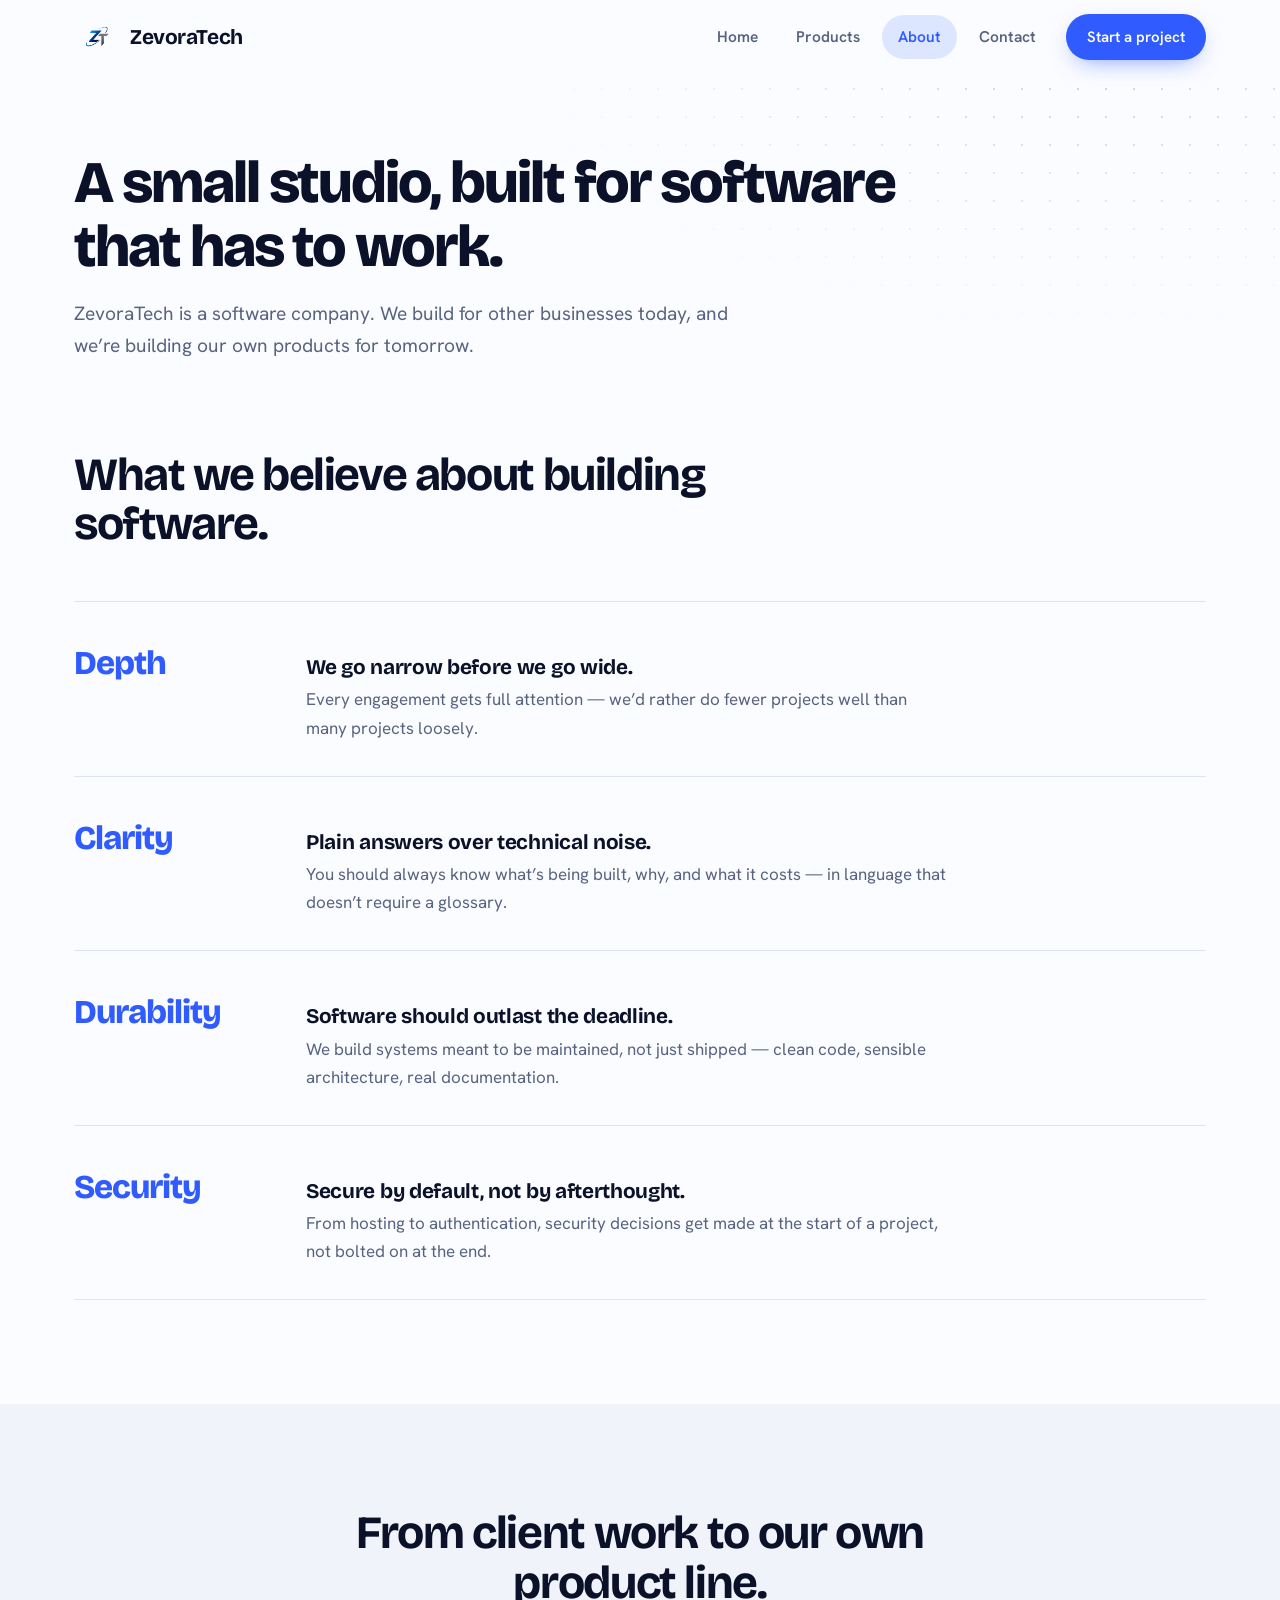
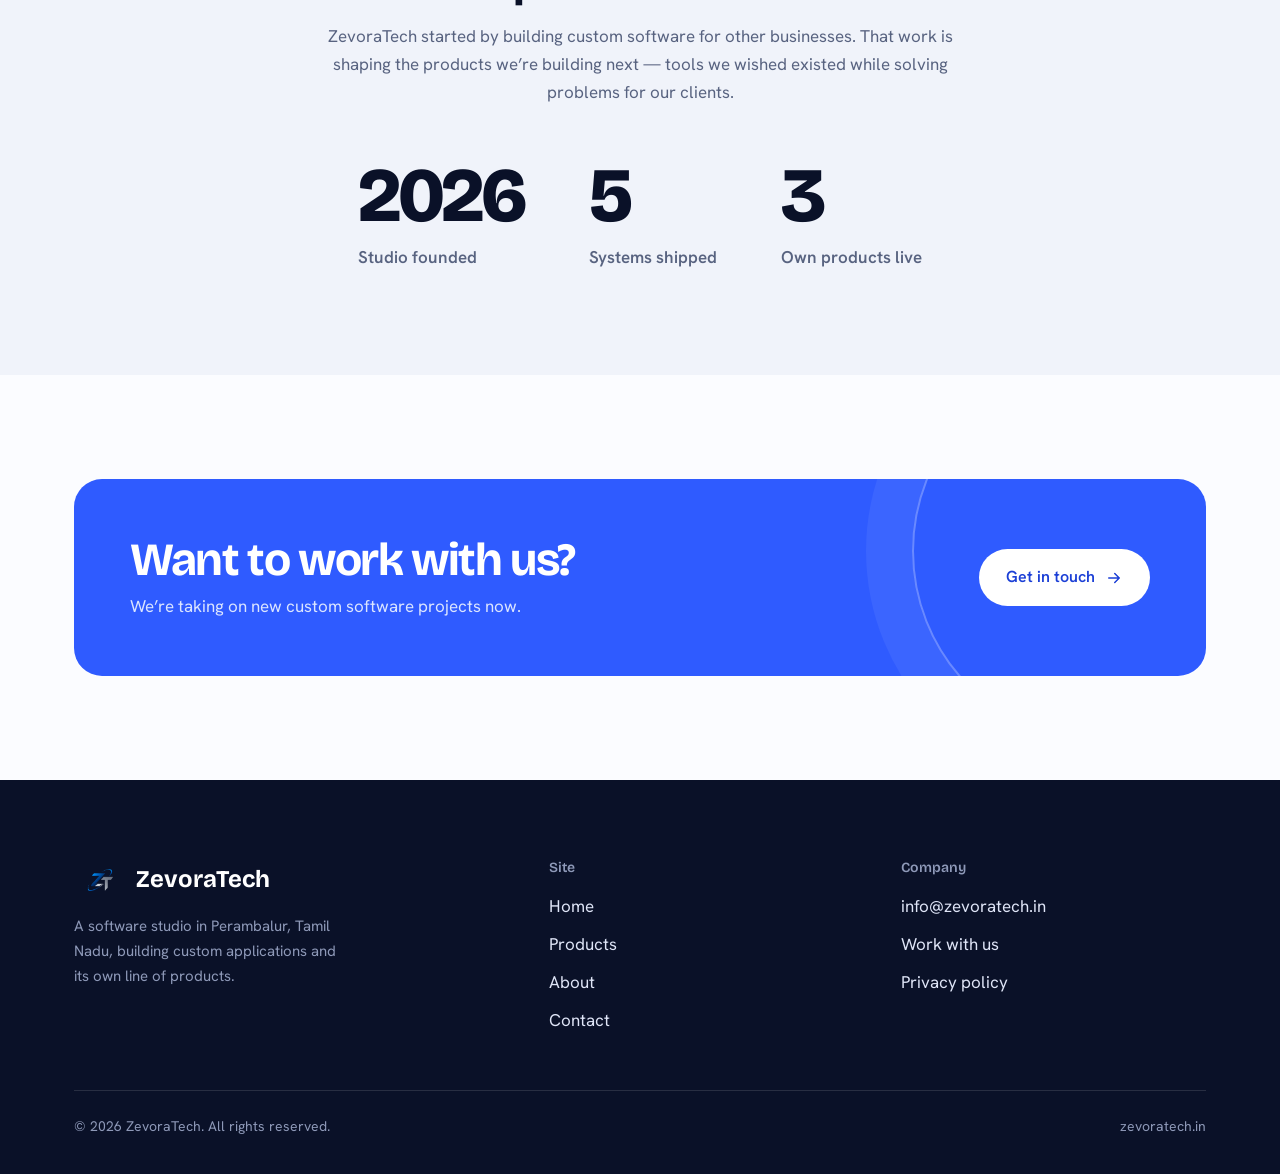
==== commit b1a1a901: "Add files via upload" ====
--- a/about.html
+++ b/about.html
@@ -68,7 +68,7 @@
     <div class="stats center" data-reveal>
       <div class="stat"><div class="num">2026</div><div class="label">Studio founded</div></div>
       <div class="stat"><div class="num" data-count="5">5</div><div class="label">Systems shipped</div></div>
-      <div class="stat"><div class="num" data-count="2">2</div><div class="label">Own products live</div></div>
+      <div class="stat"><div class="num" data-count="3">3</div><div class="label">Own products live</div></div>
     </div>
   </div>
 </section>
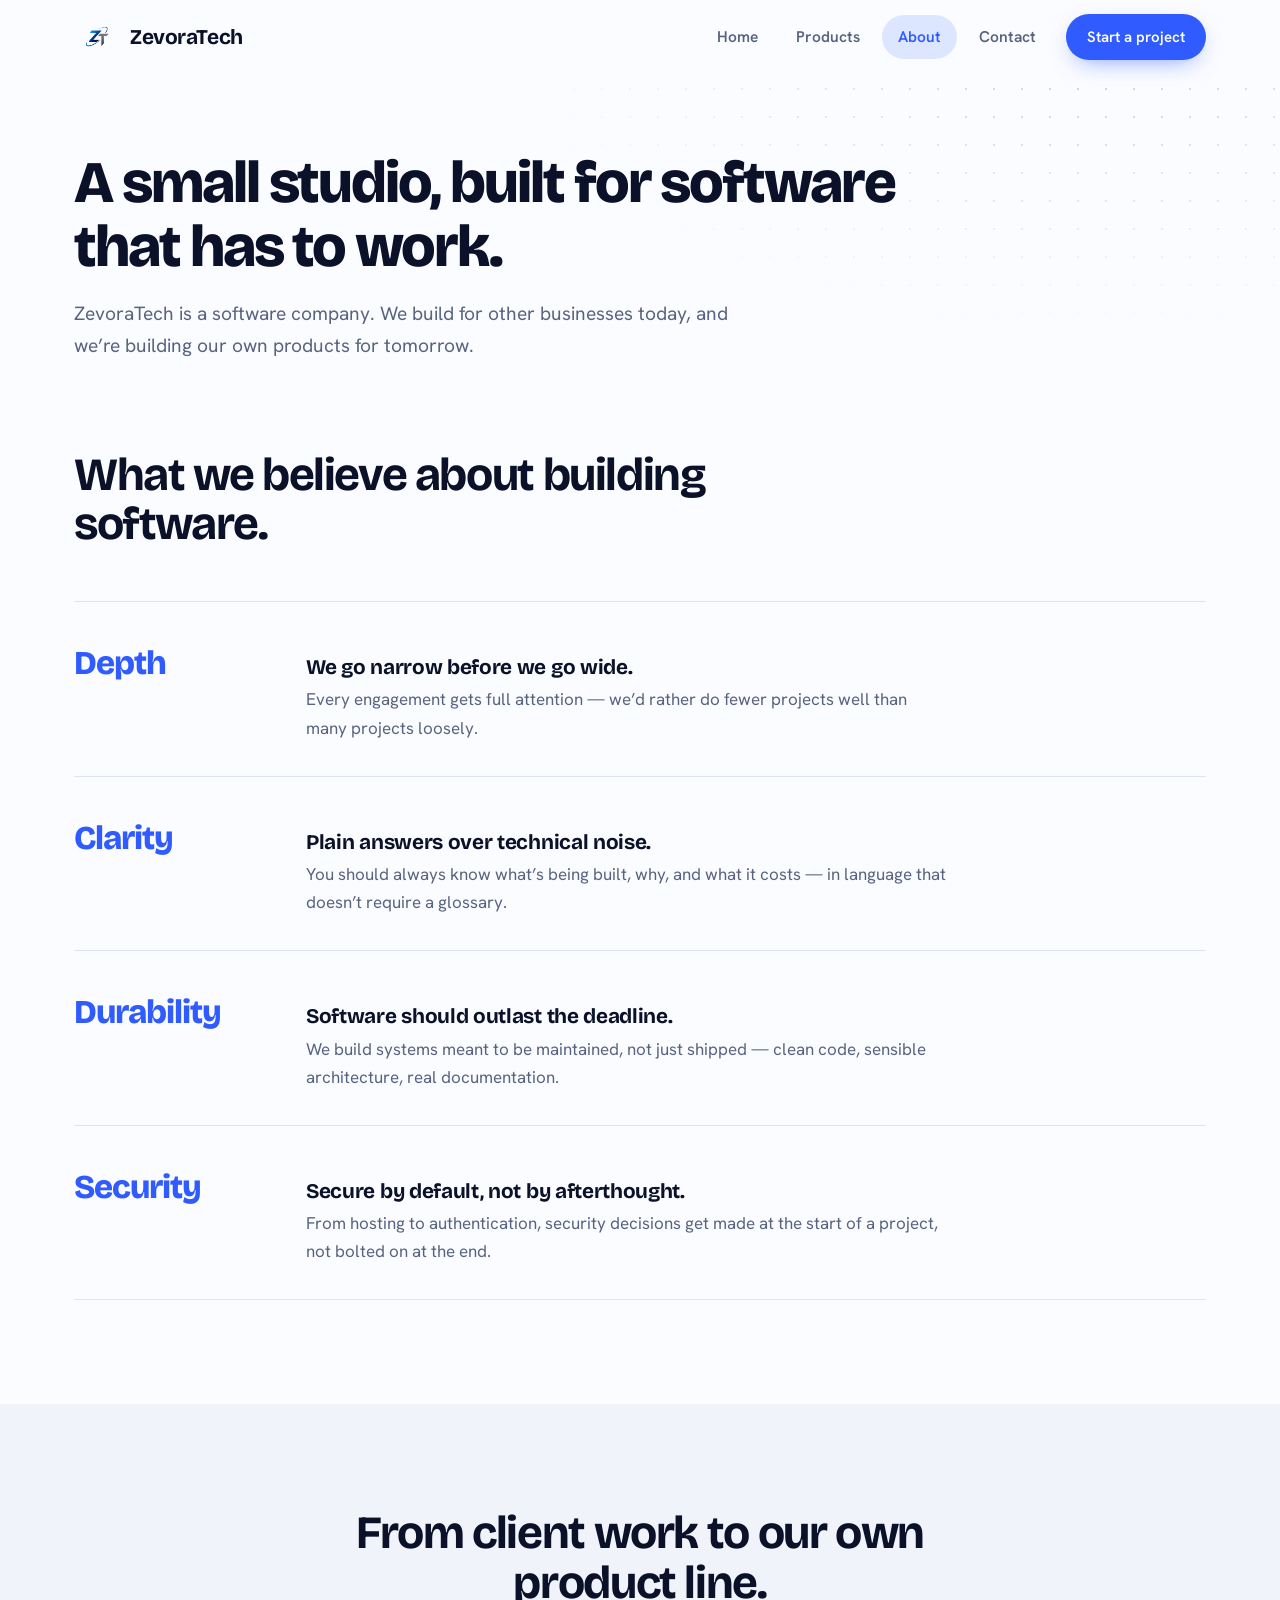
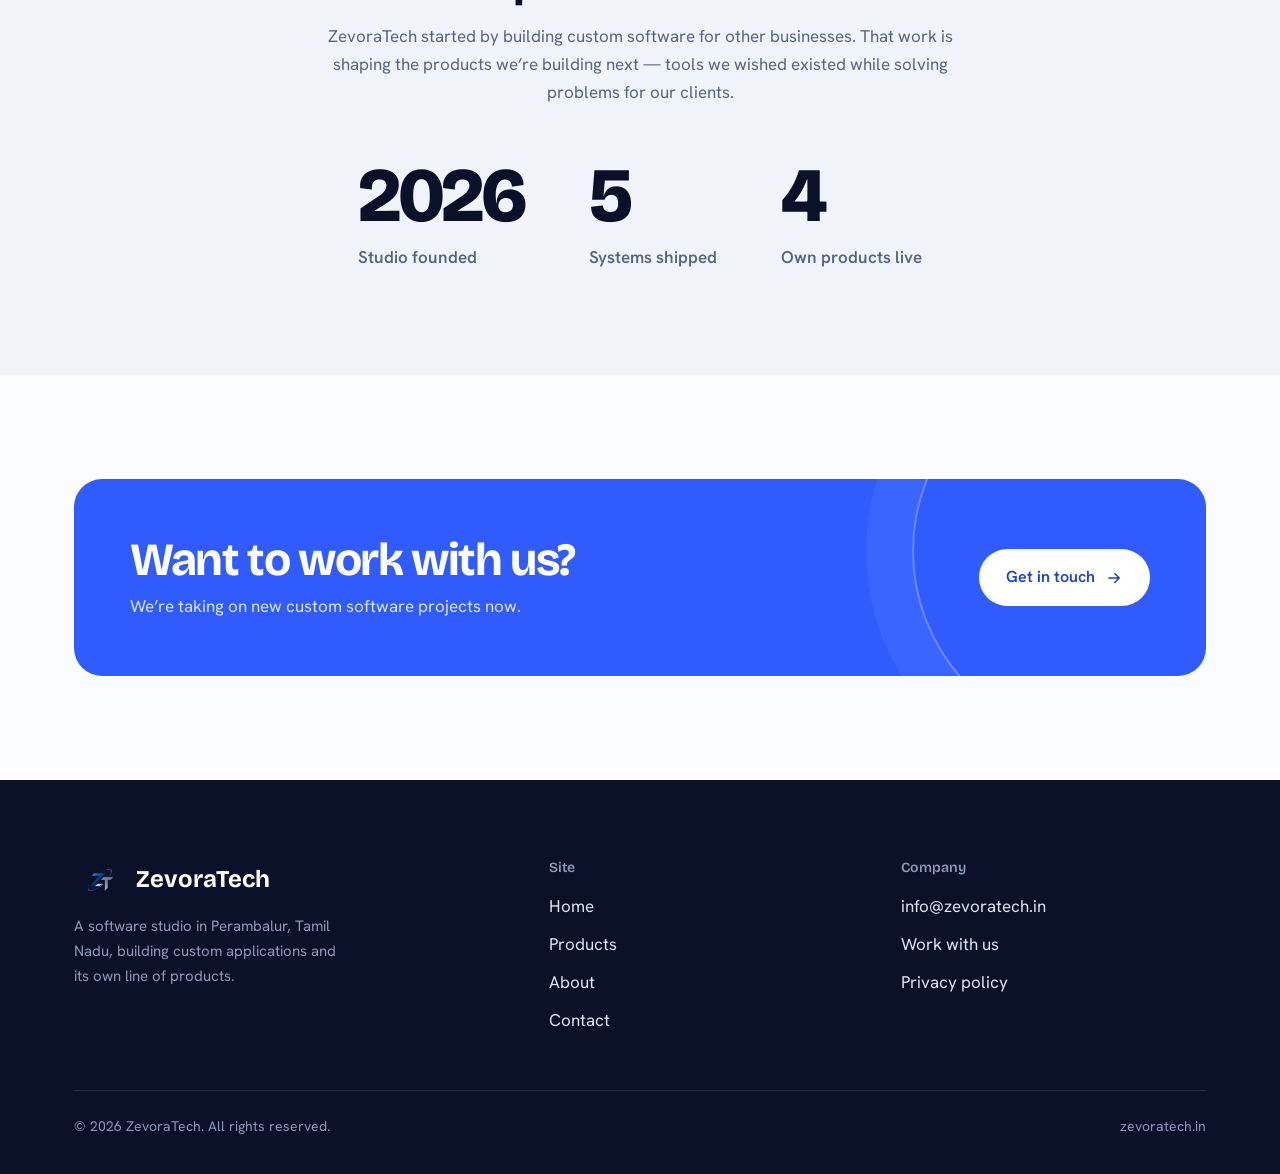
==== commit da6d0804: "Add files via upload" ====
--- a/about.html
+++ b/about.html
@@ -68,7 +68,7 @@
     <div class="stats center" data-reveal>
       <div class="stat"><div class="num">2026</div><div class="label">Studio founded</div></div>
       <div class="stat"><div class="num" data-count="5">5</div><div class="label">Systems shipped</div></div>
-      <div class="stat"><div class="num" data-count="3">3</div><div class="label">Own products live</div></div>
+      <div class="stat"><div class="num" data-count="4">4</div><div class="label">Own products live</div></div>
     </div>
   </div>
 </section>
